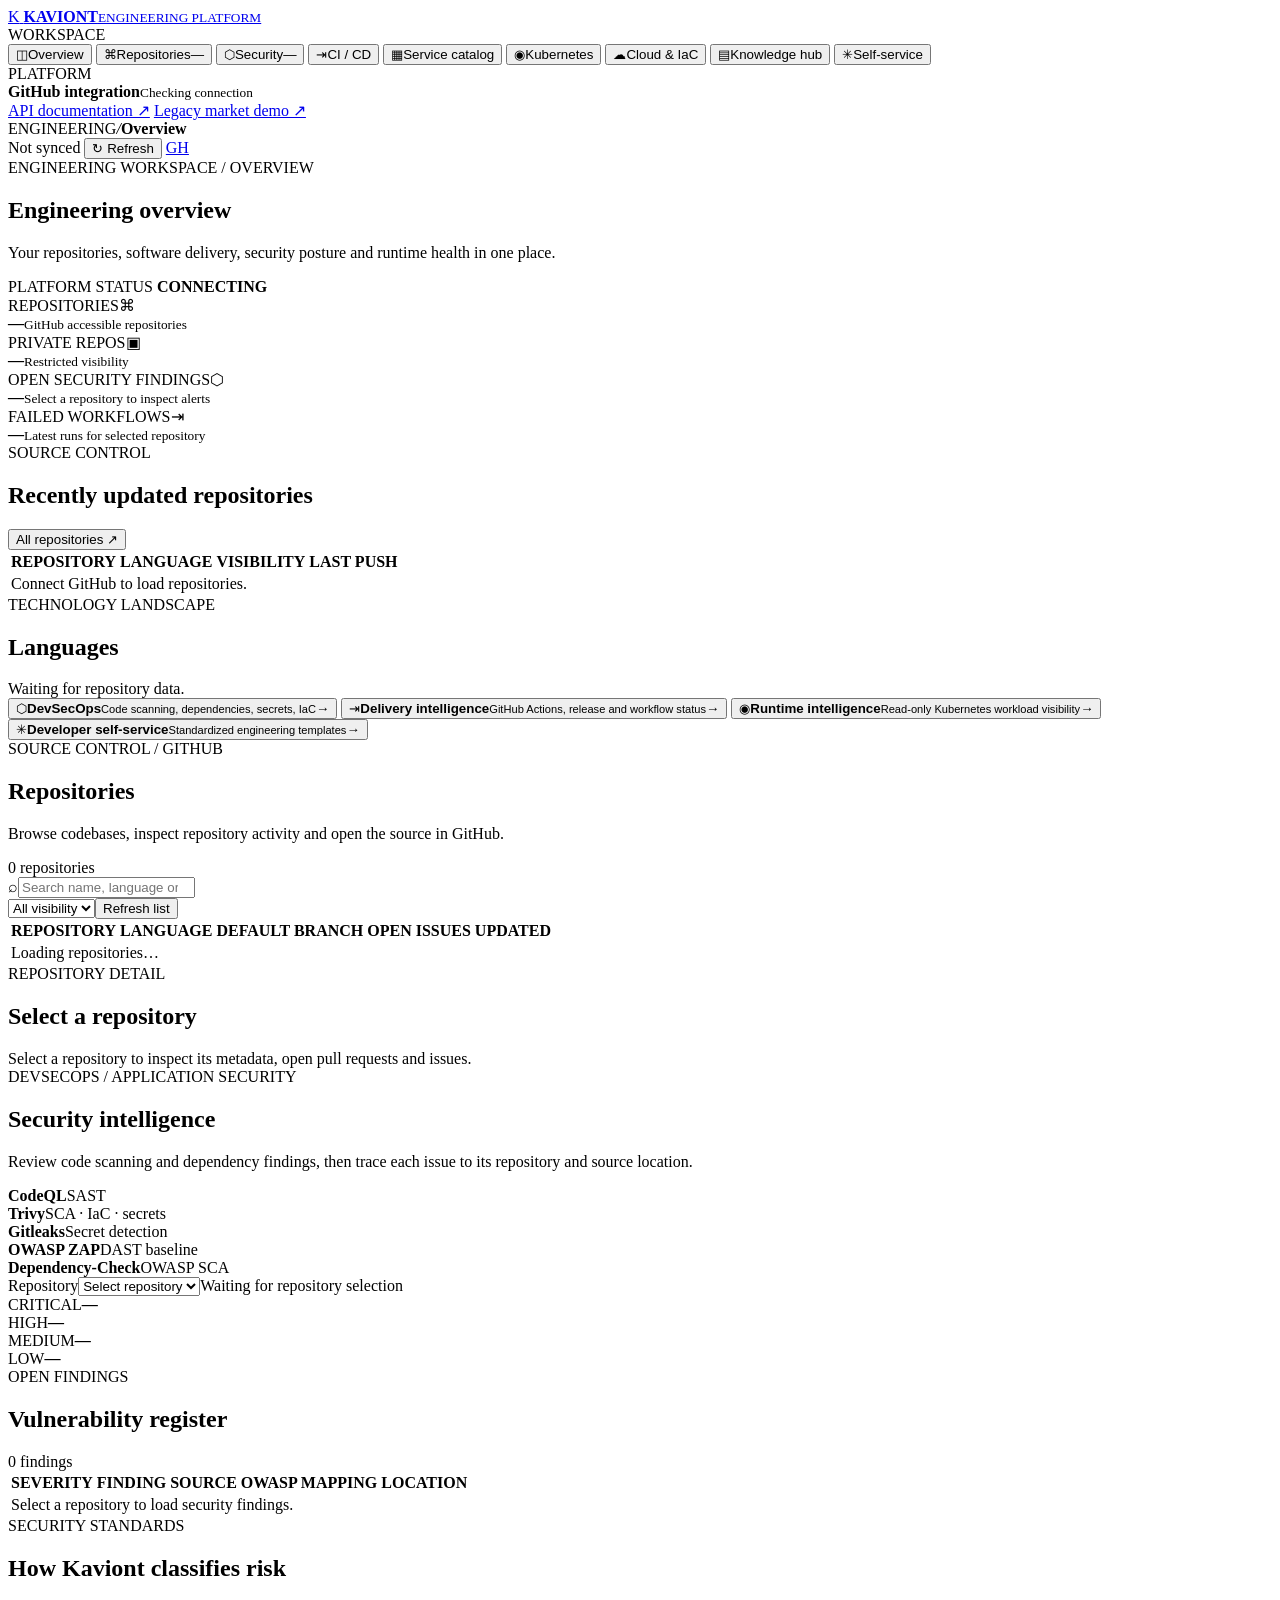
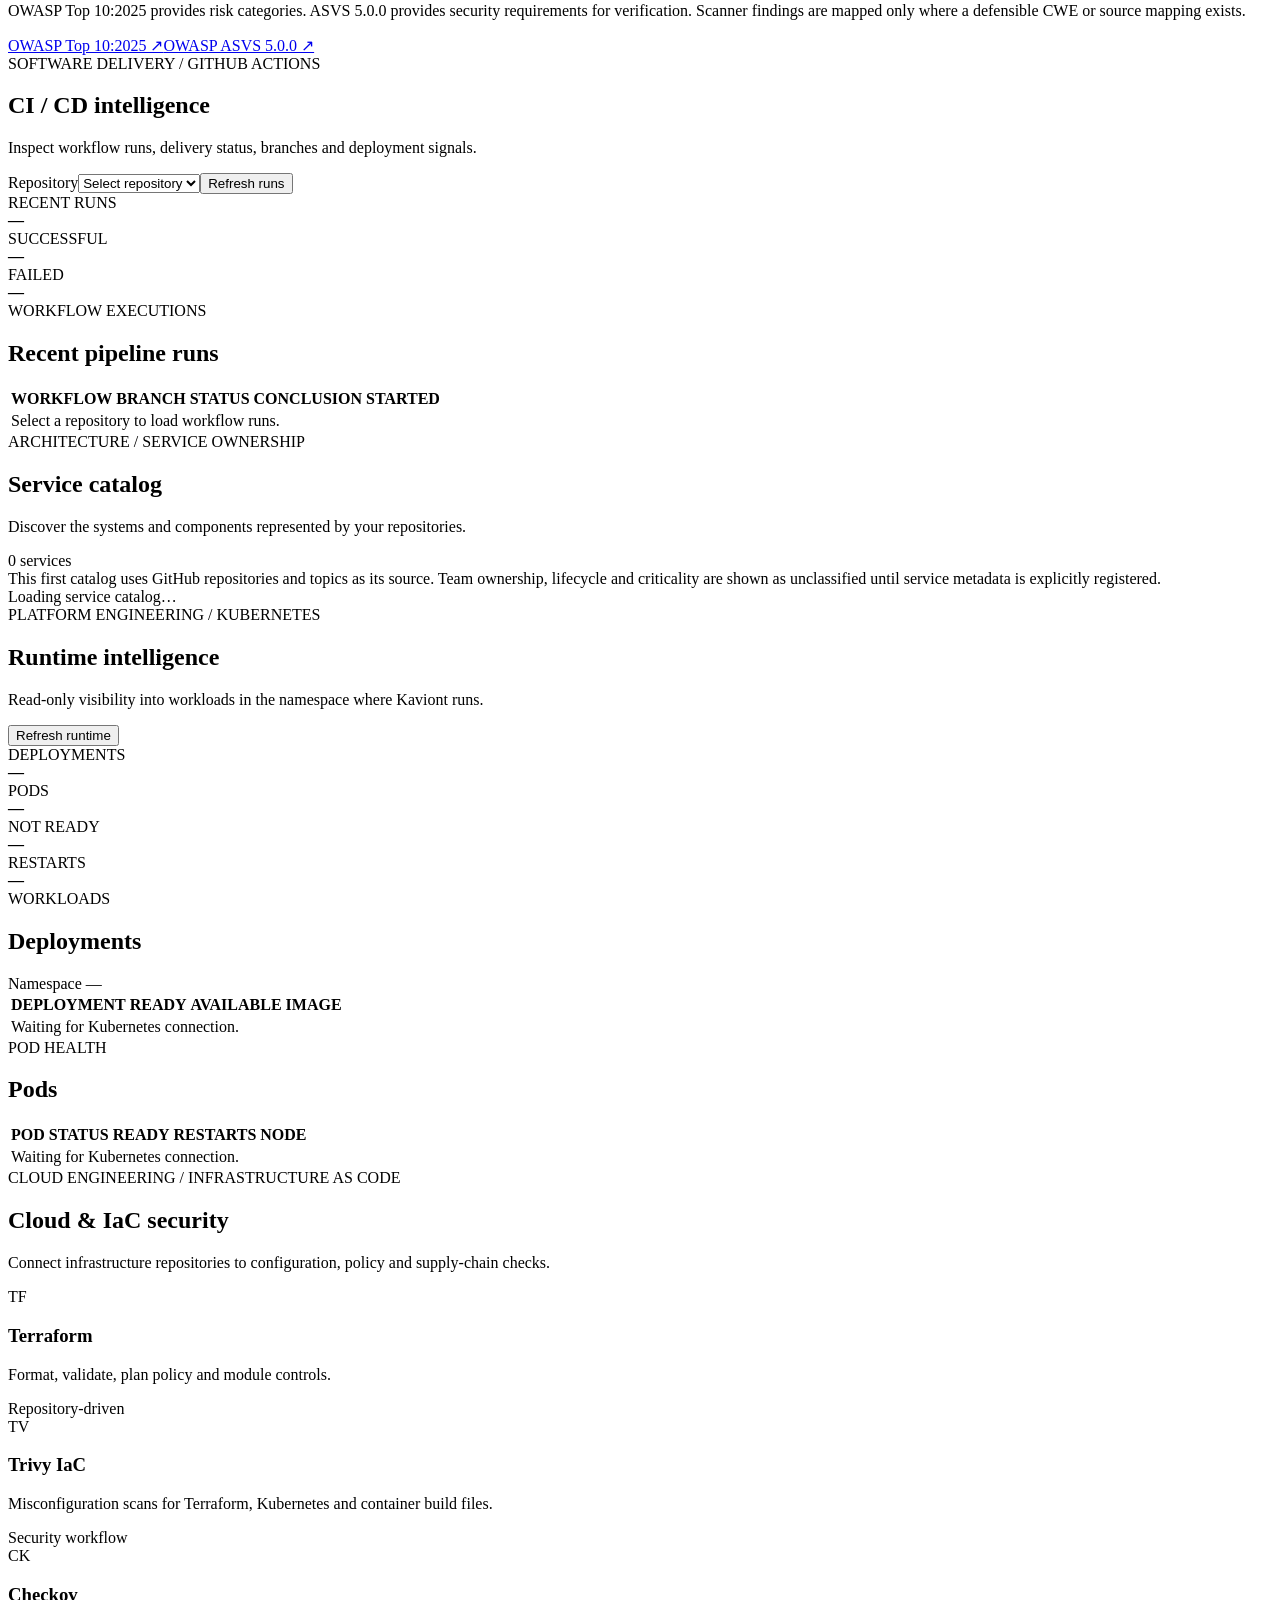
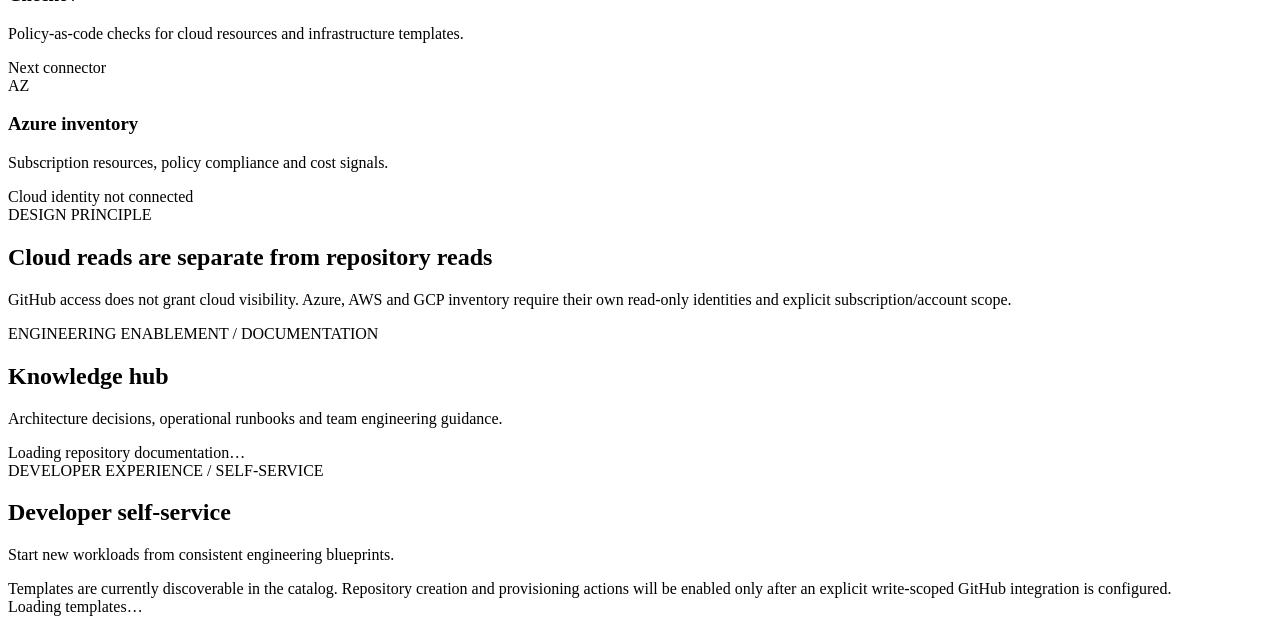
==== workloads/hello-api/app/static/engineering/index.html @ ee60a577 "Add the Kaviont Engineering Portal workspace UI" ====
<!doctype html>
<html lang="en">
<head>
  <meta charset="utf-8">
  <meta name="viewport" content="width=device-width, initial-scale=1">
  <meta name="theme-color" content="#0b1016">
  <meta name="description" content="Kaviont Engineering Platform - repository, security and delivery intelligence">
  <title>Kaviont Engineering Platform</title>
  <link rel="stylesheet" href="/engineering/assets/engineering.css">
  <script src="/engineering/assets/engineering.js" defer></script>
</head>
<body>
  <div class="portal-shell">
    <aside class="sidebar">
      <a class="brand" href="/engineering">
        <span class="brand-mark">K</span>
        <span class="brand-copy"><strong>KAVIONT</strong><small>ENGINEERING PLATFORM</small></span>
      </a>
      <div class="sidebar-label">WORKSPACE</div>
      <nav class="primary-nav" aria-label="Engineering modules">
        <button class="nav-item active" data-view="overview"><span class="nav-icon">◫</span>Overview</button>
        <button class="nav-item" data-view="repositories"><span class="nav-icon">⌘</span>Repositories<span class="nav-count" id="navRepoCount">—</span></button>
        <button class="nav-item" data-view="security"><span class="nav-icon">⬡</span>Security<span class="nav-count alert-count" id="navFindings">—</span></button>
        <button class="nav-item" data-view="pipelines"><span class="nav-icon">⇥</span>CI / CD</button>
        <button class="nav-item" data-view="services"><span class="nav-icon">▦</span>Service catalog</button>
        <button class="nav-item" data-view="runtime"><span class="nav-icon">◉</span>Kubernetes</button>
        <button class="nav-item" data-view="cloud"><span class="nav-icon">☁</span>Cloud & IaC</button>
        <button class="nav-item" data-view="knowledge"><span class="nav-icon">▤</span>Knowledge hub</button>
        <button class="nav-item" data-view="templates"><span class="nav-icon">✳</span>Self-service</button>
      </nav>
      <div class="sidebar-bottom">
        <div class="sidebar-label">PLATFORM</div>
        <div class="connection-card" id="githubConnection" data-state="unknown">
          <span class="connection-dot"></span>
          <div><strong>GitHub integration</strong><small id="githubConnectionText">Checking connection</small></div>
        </div>
        <a class="sidebar-link" href="/docs">API documentation ↗</a>
        <a class="sidebar-link" href="/market">Legacy market demo ↗</a>
      </div>
    </aside>

    <main class="main-content">
      <header class="topbar">
        <div class="breadcrumb"><span>ENGINEERING</span><i>/</i><strong id="breadcrumbCurrent">Overview</strong></div>
        <div class="topbar-actions">
          <span class="sync-status"><i></i><span id="lastRefresh">Not synced</span></span>
          <button class="button button-secondary button-small" id="refreshAll" type="button">↻ Refresh</button>
          <a class="avatar-link" href="https://github.com" target="_blank" rel="noreferrer" aria-label="GitHub">GH</a>
        </div>
      </header>

      <div class="page-wrap">
        <div class="setup-banner" id="setupBanner" hidden>
          <div class="setup-icon">⌘</div>
          <div class="setup-copy">
            <strong>Connect GitHub to load your engineering workspace</strong>
            <p>Configure a read-only token as <code>KAVIONT_GITHUB_TOKEN</code>. Keep it in your local <code>.env</code> or a Kubernetes Secret. Never store it in Git or Helm values.</p>
          </div>
          <a href="https://github.com/settings/personal-access-tokens" target="_blank" rel="noreferrer">Create token ↗</a>
        </div>

        <section class="portal-view active" id="view-overview">
          <div class="page-heading">
            <div><div class="eyebrow">ENGINEERING WORKSPACE / OVERVIEW</div><h1>Engineering <span>overview</span></h1><p>Your repositories, software delivery, security posture and runtime health in one place.</p></div>
            <div class="heading-meta"><span class="live-dot"></span> PLATFORM STATUS <strong id="platformStatus">CONNECTING</strong></div>
          </div>

          <div class="metric-grid">
            <article class="metric-card"><div class="metric-top"><span>REPOSITORIES</span><span class="metric-icon">⌘</span></div><strong id="metricRepos">—</strong><small id="metricReposHint">GitHub accessible repositories</small></article>
            <article class="metric-card"><div class="metric-top"><span>PRIVATE REPOS</span><span class="metric-icon">▣</span></div><strong id="metricPrivate">—</strong><small>Restricted visibility</small></article>
            <article class="metric-card"><div class="metric-top"><span>OPEN SECURITY FINDINGS</span><span class="metric-icon warning">⬡</span></div><strong id="metricFindings">—</strong><small id="metricFindingsHint">Select a repository to inspect alerts</small></article>
            <article class="metric-card"><div class="metric-top"><span>FAILED WORKFLOWS</span><span class="metric-icon danger">⇥</span></div><strong id="metricPipelines">—</strong><small id="metricPipelinesHint">Latest runs for selected repository</small></article>
          </div>

          <div class="overview-grid">
            <article class="panel">
              <div class="panel-heading"><div><span class="section-kicker">SOURCE CONTROL</span><h2>Recently updated repositories</h2></div><button class="text-button" data-go="repositories">All repositories ↗</button></div>
              <div class="table-wrap"><table><thead><tr><th>REPOSITORY</th><th>LANGUAGE</th><th>VISIBILITY</th><th>LAST PUSH</th></tr></thead><tbody id="recentRepos"><tr><td colspan="4" class="table-empty">Connect GitHub to load repositories.</td></tr></tbody></table></div>
            </article>
            <article class="panel language-panel">
              <div class="panel-heading"><div><span class="section-kicker">TECHNOLOGY LANDSCAPE</span><h2>Languages</h2></div></div>
              <div id="languageList" class="language-list"><div class="empty-state">Waiting for repository data.</div></div>
            </article>
          </div>

          <div class="module-grid">
            <button class="module-card" data-go="security"><span class="module-symbol security-symbol">⬡</span><span><strong>DevSecOps</strong><small>Code scanning, dependencies, secrets, IaC</small></span><b>→</b></button>
            <button class="module-card" data-go="pipelines"><span class="module-symbol pipeline-symbol">⇥</span><span><strong>Delivery intelligence</strong><small>GitHub Actions, release and workflow status</small></span><b>→</b></button>
            <button class="module-card" data-go="runtime"><span class="module-symbol runtime-symbol">◉</span><span><strong>Runtime intelligence</strong><small>Read-only Kubernetes workload visibility</small></span><b>→</b></button>
            <button class="module-card" data-go="templates"><span class="module-symbol template-symbol">✳</span><span><strong>Developer self-service</strong><small>Standardized engineering templates</small></span><b>→</b></button>
          </div>
        </section>

        <section class="portal-view" id="view-repositories">
          <div class="page-heading"><div><div class="eyebrow">SOURCE CONTROL / GITHUB</div><h1>Repositories</h1><p>Browse codebases, inspect repository activity and open the source in GitHub.</p></div><span class="total-pill" id="repoTotal">0 repositories</span></div>
          <div class="toolbar"><div class="search-wrap"><span>⌕</span><input id="repoSearch" type="search" placeholder="Search name, language or topic…"></div><select id="repoVisibility"><option value="all">All visibility</option><option value="private">Private</option><option value="public">Public</option><option value="archived">Archived</option></select><button class="button button-secondary" id="repoReload" type="button">Refresh list</button></div>
          <article class="panel"><div class="table-wrap"><table><thead><tr><th>REPOSITORY</th><th>LANGUAGE</th><th>DEFAULT BRANCH</th><th>OPEN ISSUES</th><th>UPDATED</th><th></th></tr></thead><tbody id="repoTable"><tr><td colspan="6" class="table-empty">Loading repositories…</td></tr></tbody></table></div></article>
          <article class="panel detail-panel" id="repoDetailPanel">
            <div class="panel-heading"><div><span class="section-kicker">REPOSITORY DETAIL</span><h2 id="repoDetailName">Select a repository</h2></div><a id="repoExternalLink" class="text-button" href="#" target="_blank" rel="noreferrer" hidden>Open GitHub ↗</a></div>
            <div id="repoDetailBody" class="empty-state">Select a repository to inspect its metadata, open pull requests and issues.</div>
          </article>
        </section>

        <section class="portal-view" id="view-security">
          <div class="page-heading"><div><div class="eyebrow">DEVSECOPS / APPLICATION SECURITY</div><h1>Security <span>intelligence</span></h1><p>Review code scanning and dependency findings, then trace each issue to its repository and source location.</p></div><a class="button button-secondary" id="securityExternal" href="#" target="_blank" rel="noreferrer" hidden>GitHub Security ↗</a></div>
          <div class="security-tools"><div class="tool-chip"><b>CodeQL</b><span>SAST</span></div><div class="tool-chip"><b>Trivy</b><span>SCA · IaC · secrets</span></div><div class="tool-chip"><b>Gitleaks</b><span>Secret detection</span></div><div class="tool-chip"><b>OWASP ZAP</b><span>DAST baseline</span></div><div class="tool-chip"><b>Dependency-Check</b><span>OWASP SCA</span></div></div>
          <div class="security-filter"><label for="securityRepo">Repository</label><select id="securityRepo"><option value="">Select repository</option></select><span class="security-source-status" id="securitySourceStatus">Waiting for repository selection</span></div>
          <div class="severity-grid">
            <article class="severity-card critical"><span>CRITICAL</span><strong id="countCritical">—</strong></article>
            <article class="severity-card high"><span>HIGH</span><strong id="countHigh">—</strong></article>
            <article class="severity-card medium"><span>MEDIUM</span><strong id="countMedium">—</strong></article>
            <article class="severity-card low"><span>LOW</span><strong id="countLow">—</strong></article>
          </div>
          <article class="panel"><div class="panel-heading"><div><span class="section-kicker">OPEN FINDINGS</span><h2>Vulnerability register</h2></div><span class="total-pill" id="findingTotal">0 findings</span></div><div class="table-wrap"><table><thead><tr><th>SEVERITY</th><th>FINDING</th><th>SOURCE</th><th>OWASP MAPPING</th><th>LOCATION</th></tr></thead><tbody id="findingTable"><tr><td colspan="5" class="table-empty">Select a repository to load security findings.</td></tr></tbody></table></div></article>
          <article class="panel standards-panel"><div><span class="section-kicker">SECURITY STANDARDS</span><h2>How Kaviont classifies risk</h2><p>OWASP Top 10:2025 provides risk categories. ASVS 5.0.0 provides security requirements for verification. Scanner findings are mapped only where a defensible CWE or source mapping exists.</p></div><div class="standards-links"><a href="https://top10.owasp.org/2025/" target="_blank" rel="noreferrer">OWASP Top 10:2025 ↗</a><a href="https://asvs.owasp.org/" target="_blank" rel="noreferrer">OWASP ASVS 5.0.0 ↗</a></div></article>
        </section>

        <section class="portal-view" id="view-pipelines">
          <div class="page-heading"><div><div class="eyebrow">SOFTWARE DELIVERY / GITHUB ACTIONS</div><h1>CI / CD intelligence</h1><p>Inspect workflow runs, delivery status, branches and deployment signals.</p></div></div>
          <div class="toolbar"><label for="pipelineRepo">Repository</label><select id="pipelineRepo"><option value="">Select repository</option></select><button class="button button-secondary" id="pipelineReload" type="button">Refresh runs</button></div>
          <div class="metric-grid compact-metrics"><article class="metric-card"><div class="metric-top"><span>RECENT RUNS</span></div><strong id="pipelineRuns">—</strong></article><article class="metric-card"><div class="metric-top"><span>SUCCESSFUL</span></div><strong id="pipelineSuccess">—</strong></article><article class="metric-card"><div class="metric-top"><span>FAILED</span></div><strong id="pipelineFailed">—</strong></article></div>
          <article class="panel"><div class="panel-heading"><div><span class="section-kicker">WORKFLOW EXECUTIONS</span><h2>Recent pipeline runs</h2></div></div><div class="table-wrap"><table><thead><tr><th>WORKFLOW</th><th>BRANCH</th><th>STATUS</th><th>CONCLUSION</th><th>STARTED</th><th></th></tr></thead><tbody id="pipelineTable"><tr><td colspan="6" class="table-empty">Select a repository to load workflow runs.</td></tr></tbody></table></div></article>
        </section>

        <section class="portal-view" id="view-services">
          <div class="page-heading"><div><div class="eyebrow">ARCHITECTURE / SERVICE OWNERSHIP</div><h1>Service catalog</h1><p>Discover the systems and components represented by your repositories.</p></div><span class="total-pill" id="serviceTotal">0 services</span></div>
          <div class="callout">This first catalog uses GitHub repositories and topics as its source. Team ownership, lifecycle and criticality are shown as unclassified until service metadata is explicitly registered.</div>
          <div class="service-grid" id="serviceGrid"><div class="empty-state">Loading service catalog…</div></div>
        </section>

        <section class="portal-view" id="view-runtime">
          <div class="page-heading"><div><div class="eyebrow">PLATFORM ENGINEERING / KUBERNETES</div><h1>Runtime intelligence</h1><p>Read-only visibility into workloads in the namespace where Kaviont runs.</p></div><button class="button button-secondary" id="runtimeReload" type="button">Refresh runtime</button></div>
          <div class="metric-grid compact-metrics"><article class="metric-card"><div class="metric-top"><span>DEPLOYMENTS</span></div><strong id="kubeDeployments">—</strong></article><article class="metric-card"><div class="metric-top"><span>PODS</span></div><strong id="kubePods">—</strong></article><article class="metric-card"><div class="metric-top"><span>NOT READY</span></div><strong id="kubeNotReady">—</strong></article><article class="metric-card"><div class="metric-top"><span>RESTARTS</span></div><strong id="kubeRestarts">—</strong></article></div>
          <article class="panel"><div class="panel-heading"><div><span class="section-kicker">WORKLOADS</span><h2>Deployments</h2></div><span class="total-pill" id="kubeNamespace">Namespace —</span></div><div class="table-wrap"><table><thead><tr><th>DEPLOYMENT</th><th>READY</th><th>AVAILABLE</th><th>IMAGE</th></tr></thead><tbody id="deploymentTable"><tr><td colspan="4" class="table-empty">Waiting for Kubernetes connection.</td></tr></tbody></table></div></article>
          <article class="panel"><div class="panel-heading"><div><span class="section-kicker">POD HEALTH</span><h2>Pods</h2></div></div><div class="table-wrap"><table><thead><tr><th>POD</th><th>STATUS</th><th>READY</th><th>RESTARTS</th><th>NODE</th></tr></thead><tbody id="podTable"><tr><td colspan="5" class="table-empty">Waiting for Kubernetes connection.</td></tr></tbody></table></div></article>
        </section>

        <section class="portal-view" id="view-cloud">
          <div class="page-heading"><div><div class="eyebrow">CLOUD ENGINEERING / INFRASTRUCTURE AS CODE</div><h1>Cloud & IaC security</h1><p>Connect infrastructure repositories to configuration, policy and supply-chain checks.</p></div></div>
          <div class="integration-grid">
            <article class="integration-card"><div class="integration-logo">TF</div><div><h3>Terraform</h3><p>Format, validate, plan policy and module controls.</p><span class="integration-state">Repository-driven</span></div></article>
            <article class="integration-card"><div class="integration-logo trivy-logo">TV</div><div><h3>Trivy IaC</h3><p>Misconfiguration scans for Terraform, Kubernetes and container build files.</p><span class="integration-state">Security workflow</span></div></article>
            <article class="integration-card"><div class="integration-logo checkov-logo">CK</div><div><h3>Checkov</h3><p>Policy-as-code checks for cloud resources and infrastructure templates.</p><span class="integration-state pending">Next connector</span></div></article>
            <article class="integration-card"><div class="integration-logo cloud-logo">AZ</div><div><h3>Azure inventory</h3><p>Subscription resources, policy compliance and cost signals.</p><span class="integration-state pending">Cloud identity not connected</span></div></article>
          </div>
          <article class="panel standards-panel"><div><span class="section-kicker">DESIGN PRINCIPLE</span><h2>Cloud reads are separate from repository reads</h2><p>GitHub access does not grant cloud visibility. Azure, AWS and GCP inventory require their own read-only identities and explicit subscription/account scope.</p></div></article>
        </section>

        <section class="portal-view" id="view-knowledge">
          <div class="page-heading"><div><div class="eyebrow">ENGINEERING ENABLEMENT / DOCUMENTATION</div><h1>Knowledge hub</h1><p>Architecture decisions, operational runbooks and team engineering guidance.</p></div></div>
          <div class="knowledge-grid" id="knowledgeGrid"><div class="empty-state">Loading repository documentation…</div></div>
        </section>

        <section class="portal-view" id="view-templates">
          <div class="page-heading"><div><div class="eyebrow">DEVELOPER EXPERIENCE / SELF-SERVICE</div><h1>Developer self-service</h1><p>Start new workloads from consistent engineering blueprints.</p></div></div>
          <div class="callout">Templates are currently discoverable in the catalog. Repository creation and provisioning actions will be enabled only after an explicit write-scoped GitHub integration is configured.</div>
          <div class="template-grid" id="templateGrid"><div class="empty-state">Loading templates…</div></div>
        </section>

        <div class="toast" id="toast" role="status" aria-live="polite"></div>
      </div>
    </main>
  </div>
</body>
</html>
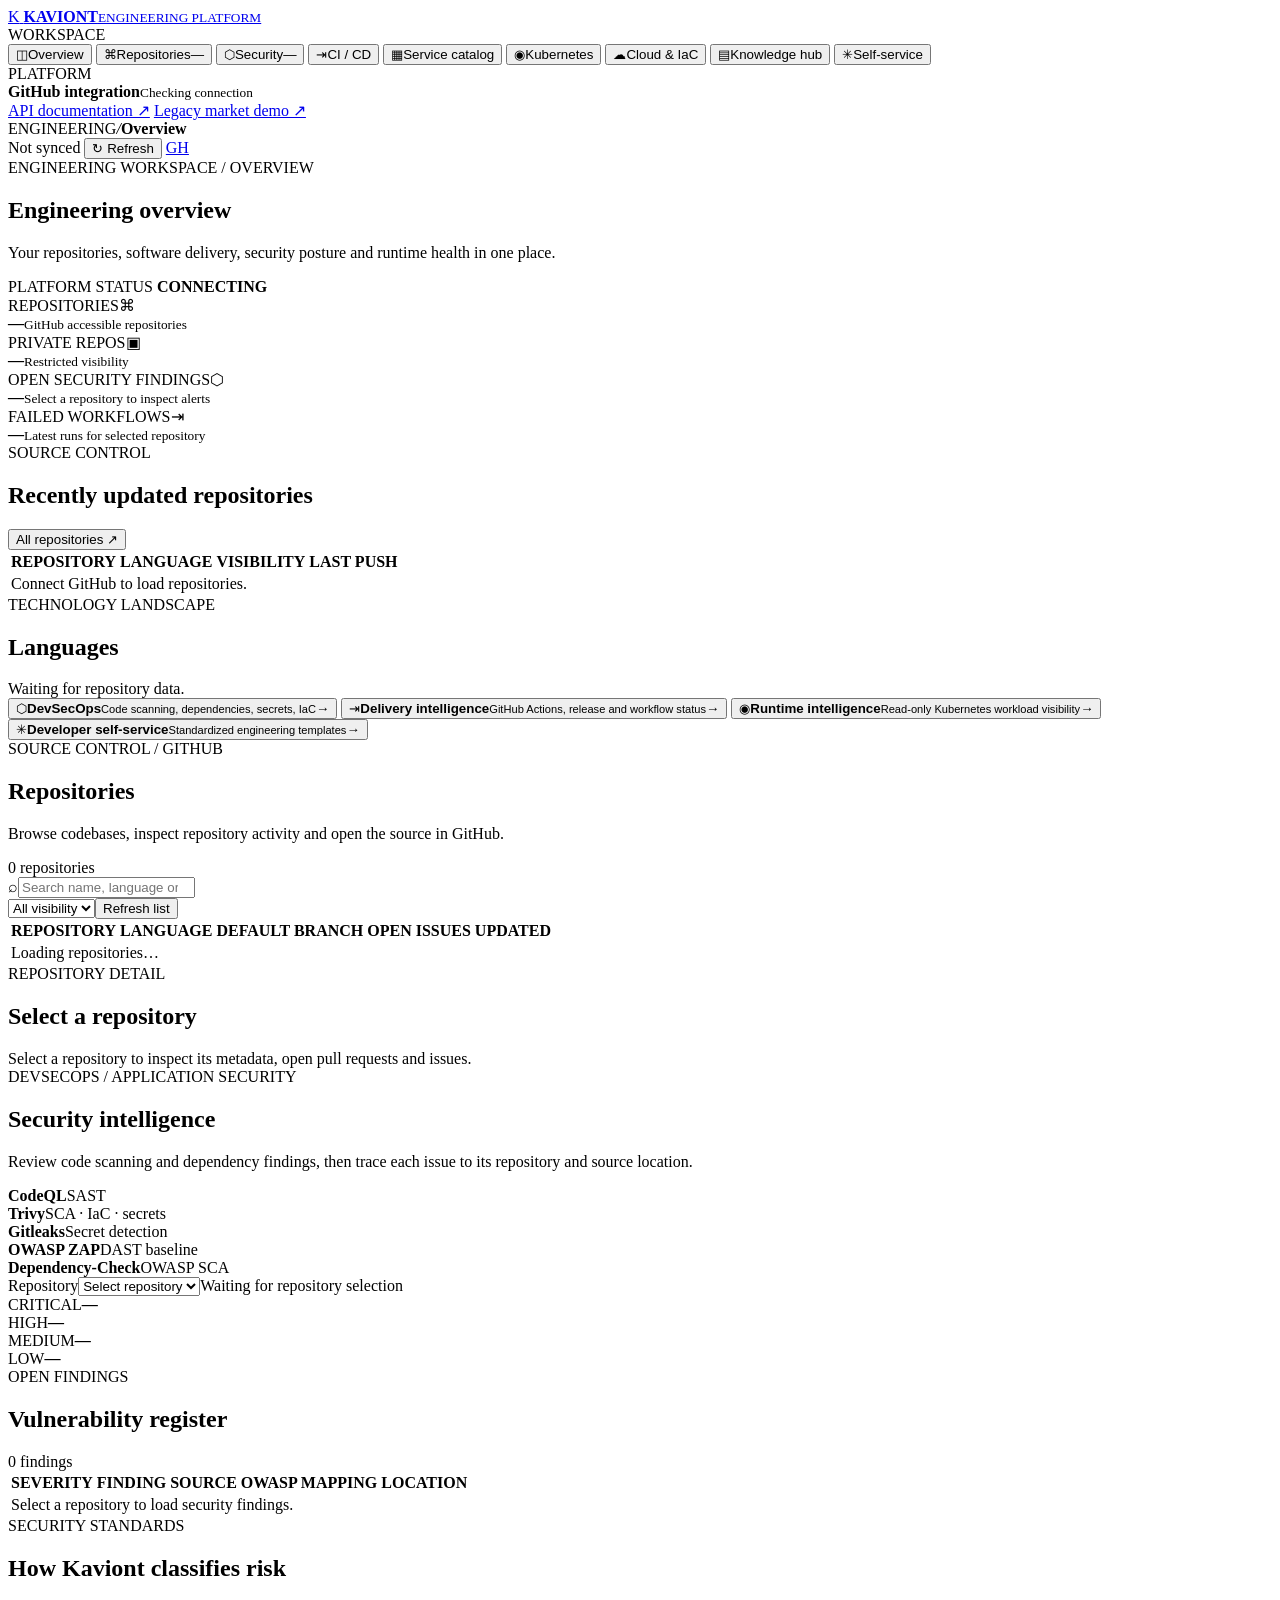
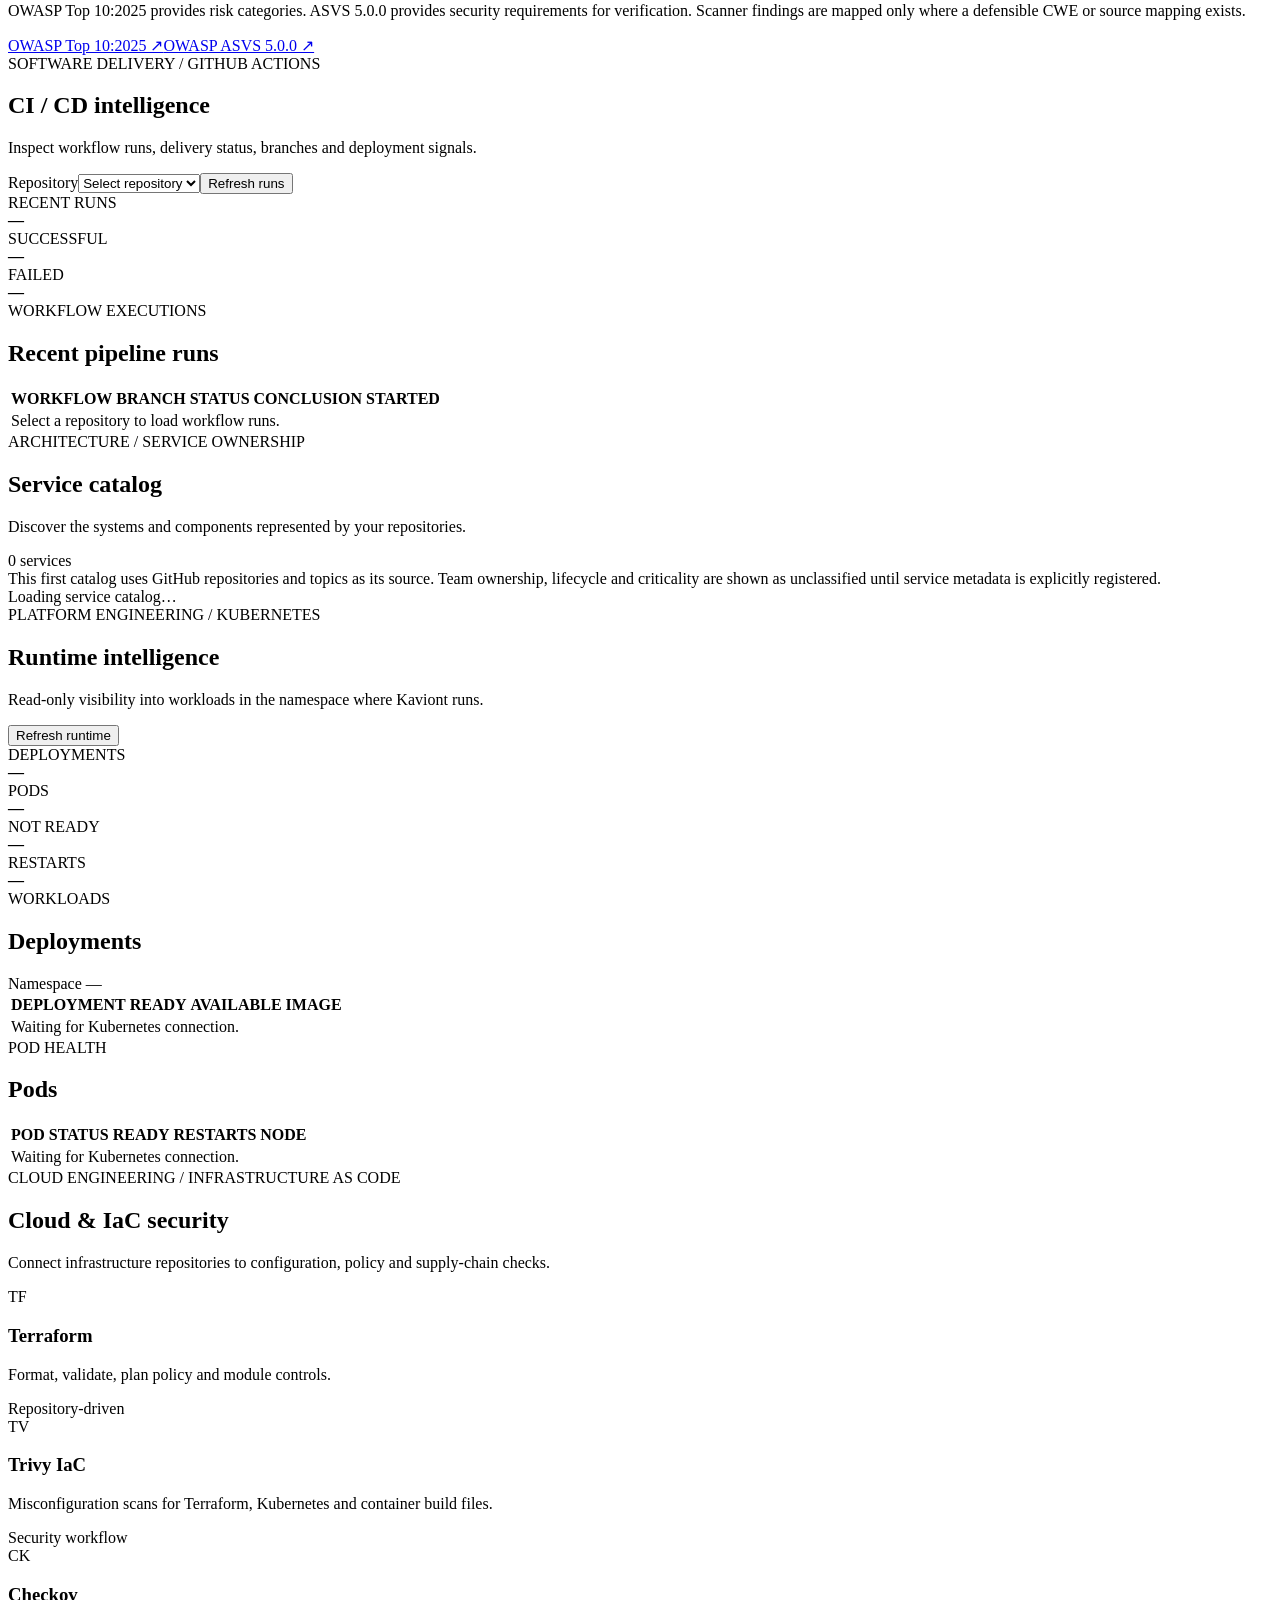
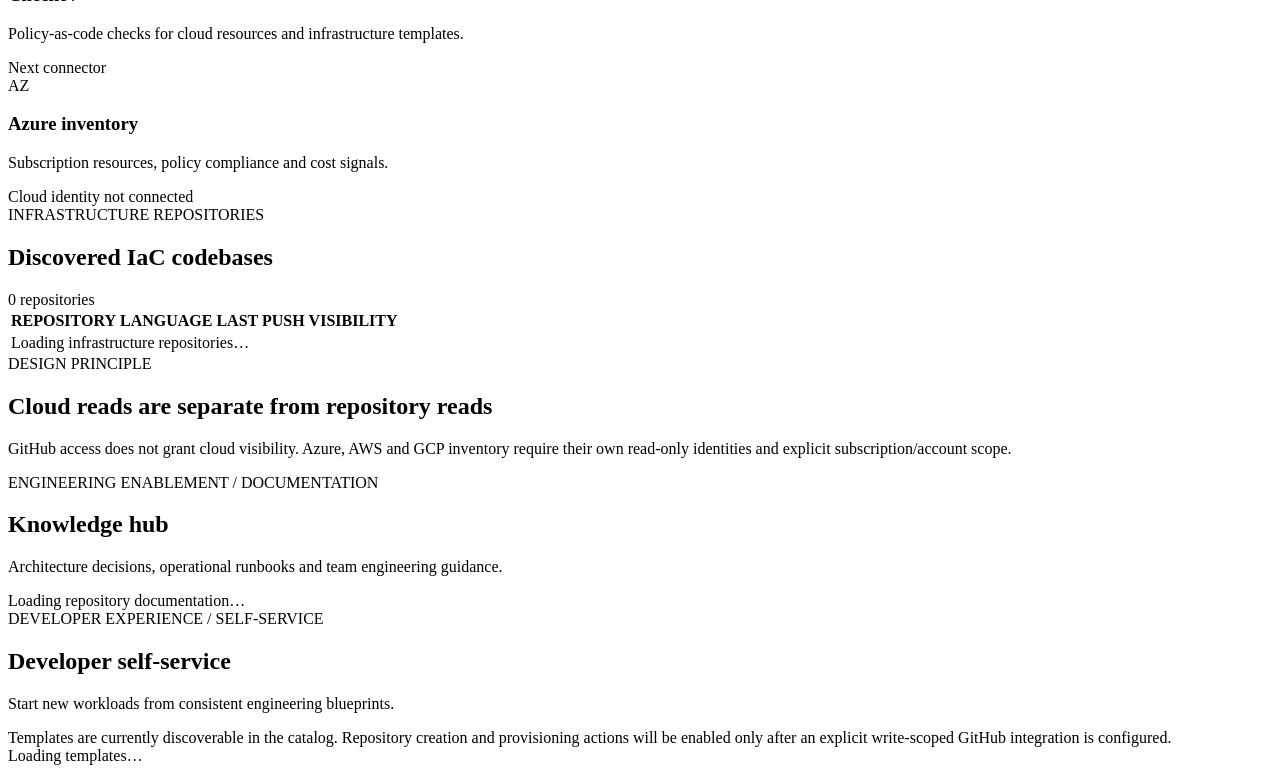
==== commit 12a771a2: "Connect cloud workspace to infrastructure repository inventory" ====
--- a/workloads/hello-api/app/static/engineering/index.html
+++ b/workloads/hello-api/app/static/engineering/index.html
@@ -137,12 +137,13 @@
 
         <section class="portal-view" id="view-cloud">
           <div class="page-heading"><div><div class="eyebrow">CLOUD ENGINEERING / INFRASTRUCTURE AS CODE</div><h1>Cloud & IaC security</h1><p>Connect infrastructure repositories to configuration, policy and supply-chain checks.</p></div></div>
-          <div class="integration-grid">
+          <div class="integration-grid" id="cloudProviderCards">
             <article class="integration-card"><div class="integration-logo">TF</div><div><h3>Terraform</h3><p>Format, validate, plan policy and module controls.</p><span class="integration-state">Repository-driven</span></div></article>
             <article class="integration-card"><div class="integration-logo trivy-logo">TV</div><div><h3>Trivy IaC</h3><p>Misconfiguration scans for Terraform, Kubernetes and container build files.</p><span class="integration-state">Security workflow</span></div></article>
             <article class="integration-card"><div class="integration-logo checkov-logo">CK</div><div><h3>Checkov</h3><p>Policy-as-code checks for cloud resources and infrastructure templates.</p><span class="integration-state pending">Next connector</span></div></article>
             <article class="integration-card"><div class="integration-logo cloud-logo">AZ</div><div><h3>Azure inventory</h3><p>Subscription resources, policy compliance and cost signals.</p><span class="integration-state pending">Cloud identity not connected</span></div></article>
           </div>
+          <article class="panel"><div class="panel-heading"><div><span class="section-kicker">INFRASTRUCTURE REPOSITORIES</span><h2>Discovered IaC codebases</h2></div><span class="total-pill" id="cloudRepoCount">0 repositories</span></div><div class="table-wrap"><table><thead><tr><th>REPOSITORY</th><th>LANGUAGE</th><th>LAST PUSH</th><th>VISIBILITY</th></tr></thead><tbody id="cloudRepoTable"><tr><td colspan="4" class="table-empty">Loading infrastructure repositories…</td></tr></tbody></table></div></article>
           <article class="panel standards-panel"><div><span class="section-kicker">DESIGN PRINCIPLE</span><h2>Cloud reads are separate from repository reads</h2><p>GitHub access does not grant cloud visibility. Azure, AWS and GCP inventory require their own read-only identities and explicit subscription/account scope.</p></div></article>
         </section>
 
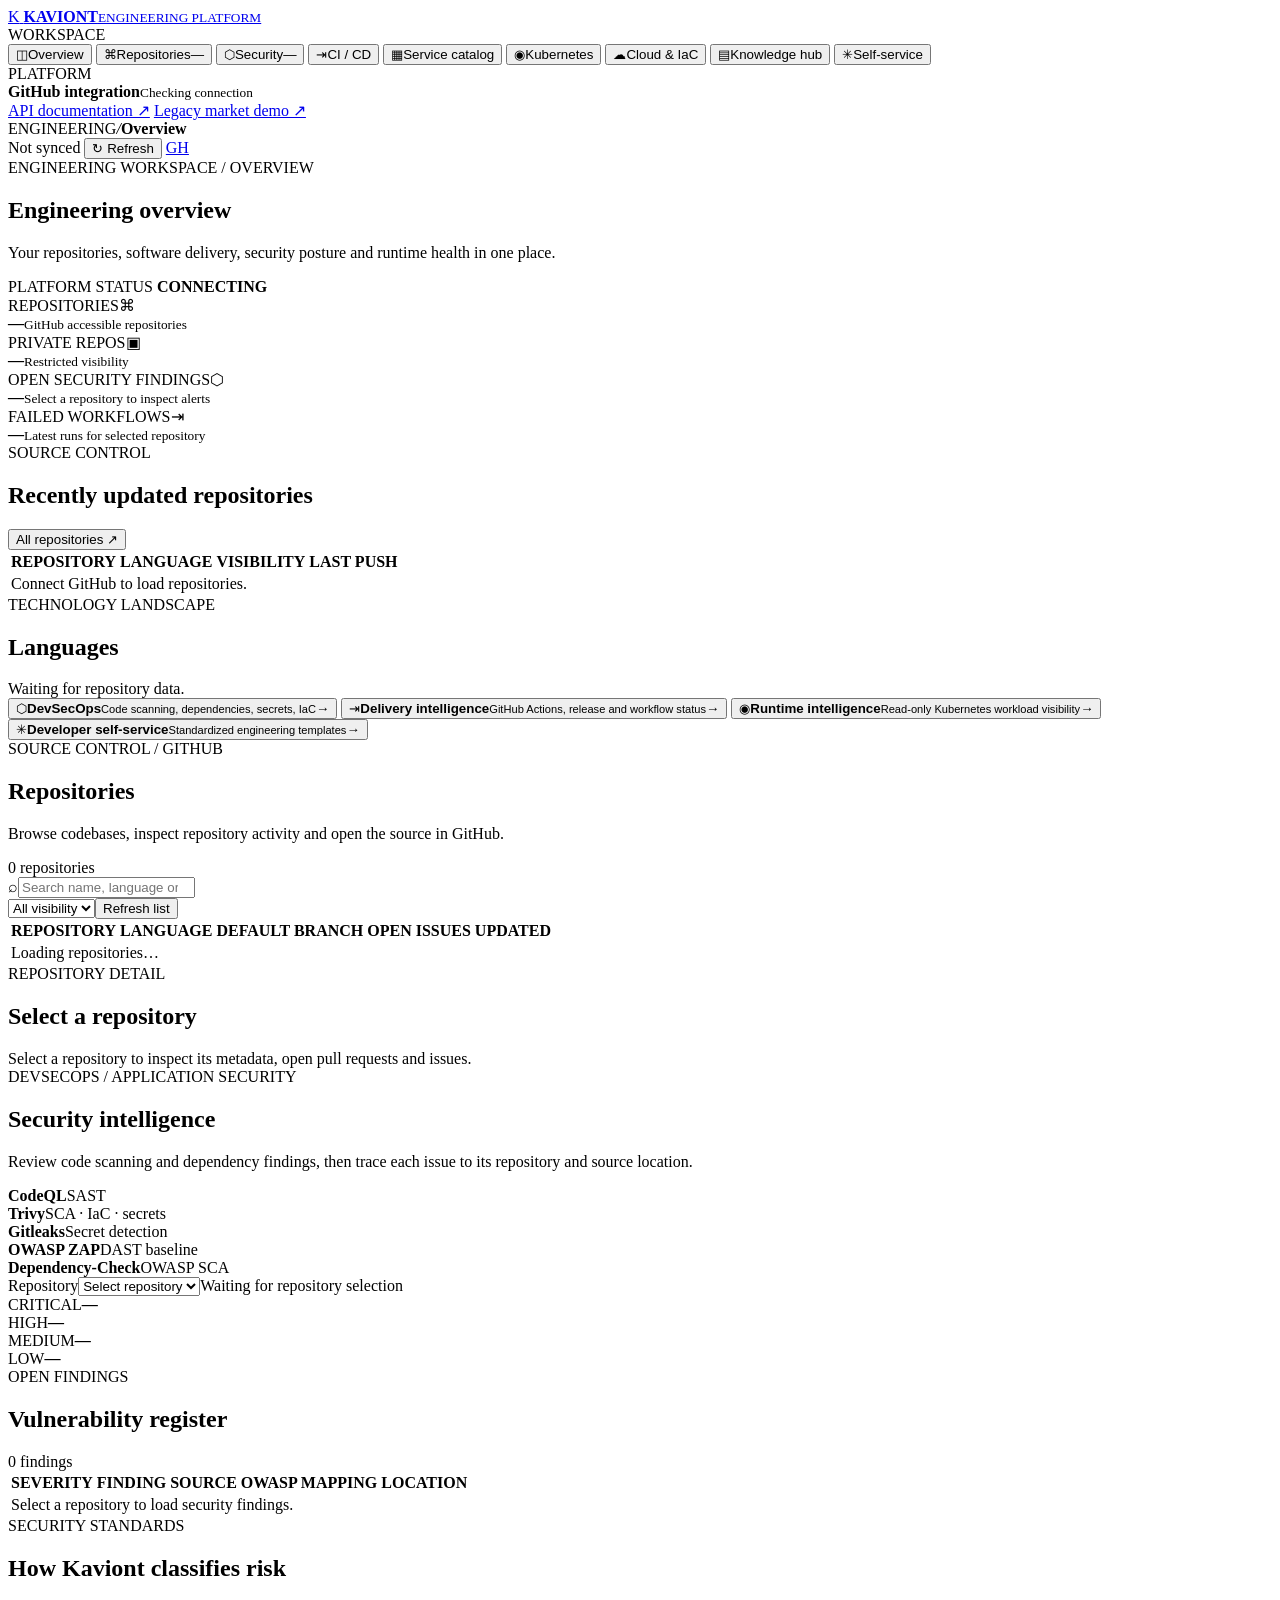
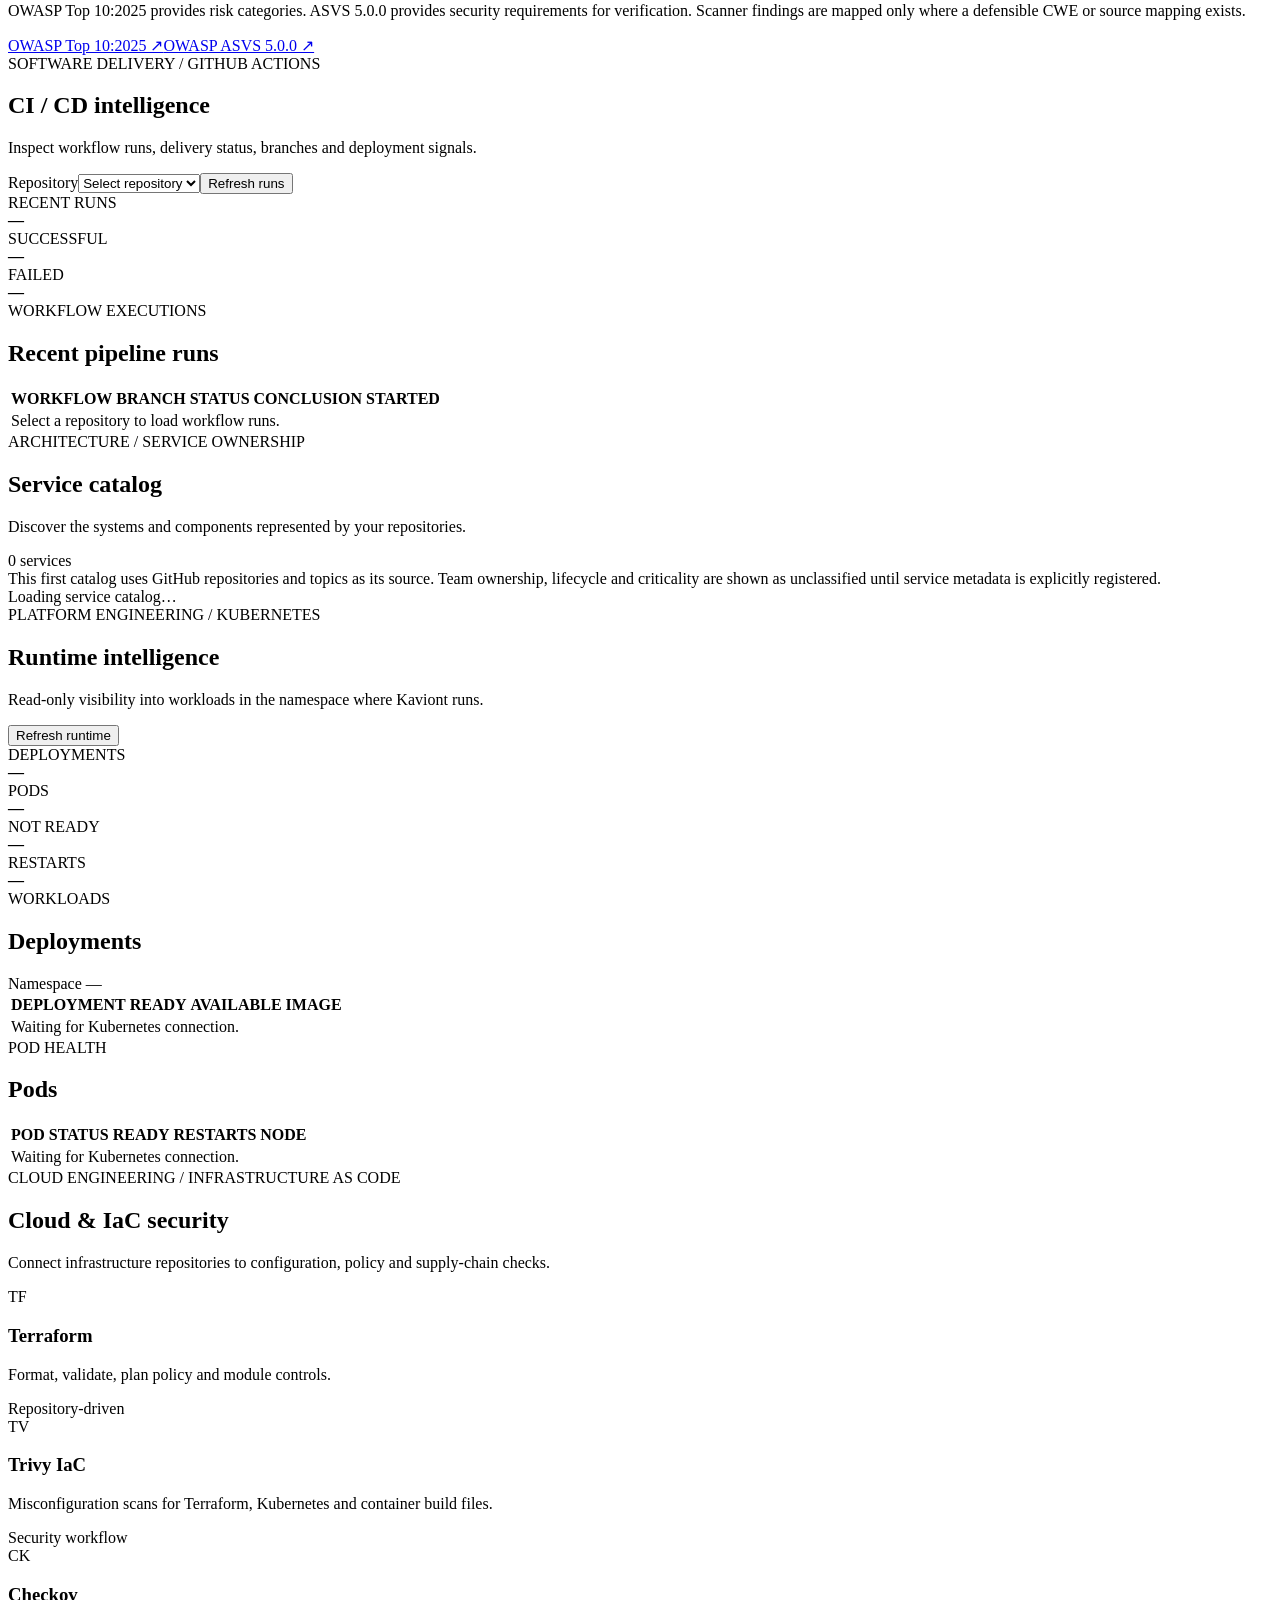
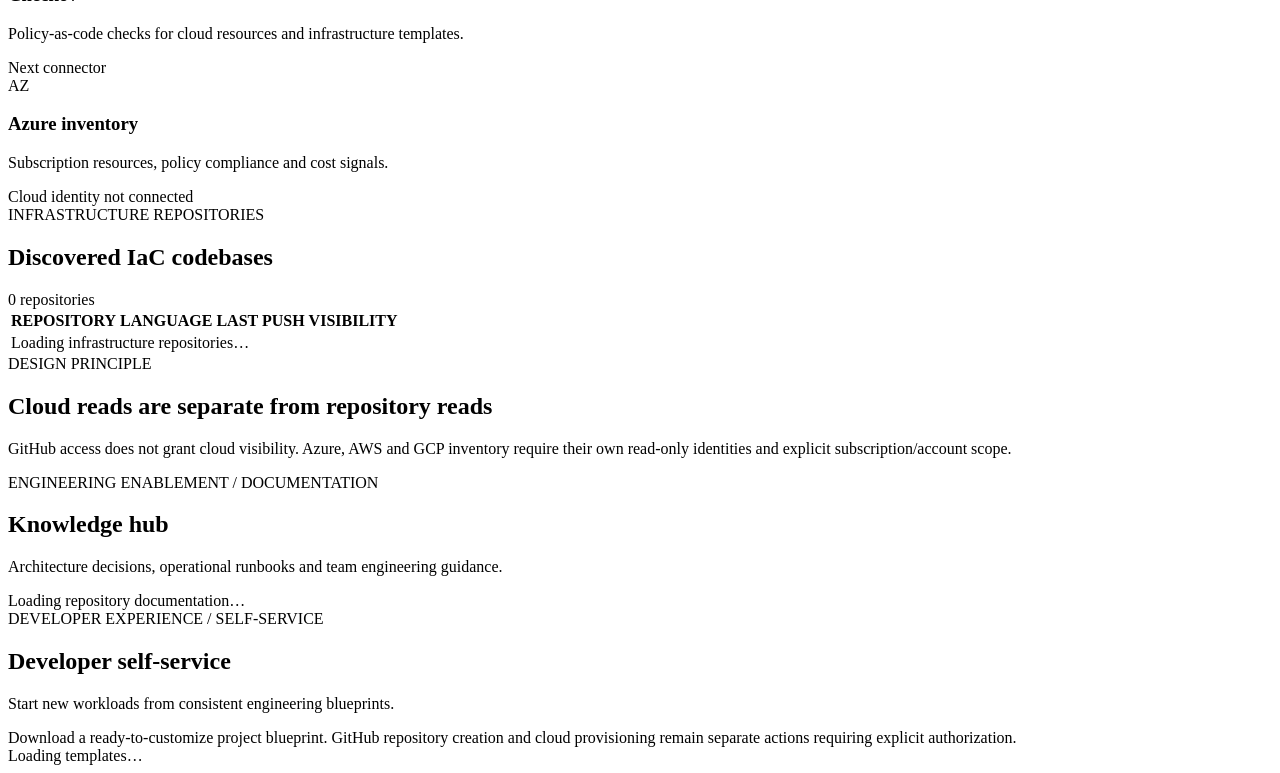
==== commit 2e1610b6: "Update self-service portal for downloadable blueprints" ====
--- a/workloads/hello-api/app/static/engineering/index.html
+++ b/workloads/hello-api/app/static/engineering/index.html
@@ -154,7 +154,7 @@
 
         <section class="portal-view" id="view-templates">
           <div class="page-heading"><div><div class="eyebrow">DEVELOPER EXPERIENCE / SELF-SERVICE</div><h1>Developer self-service</h1><p>Start new workloads from consistent engineering blueprints.</p></div></div>
-          <div class="callout">Templates are currently discoverable in the catalog. Repository creation and provisioning actions will be enabled only after an explicit write-scoped GitHub integration is configured.</div>
+          <div class="callout">Download a ready-to-customize project blueprint. GitHub repository creation and cloud provisioning remain separate actions requiring explicit authorization.</div>
           <div class="template-grid" id="templateGrid"><div class="empty-state">Loading templates…</div></div>
         </section>
 
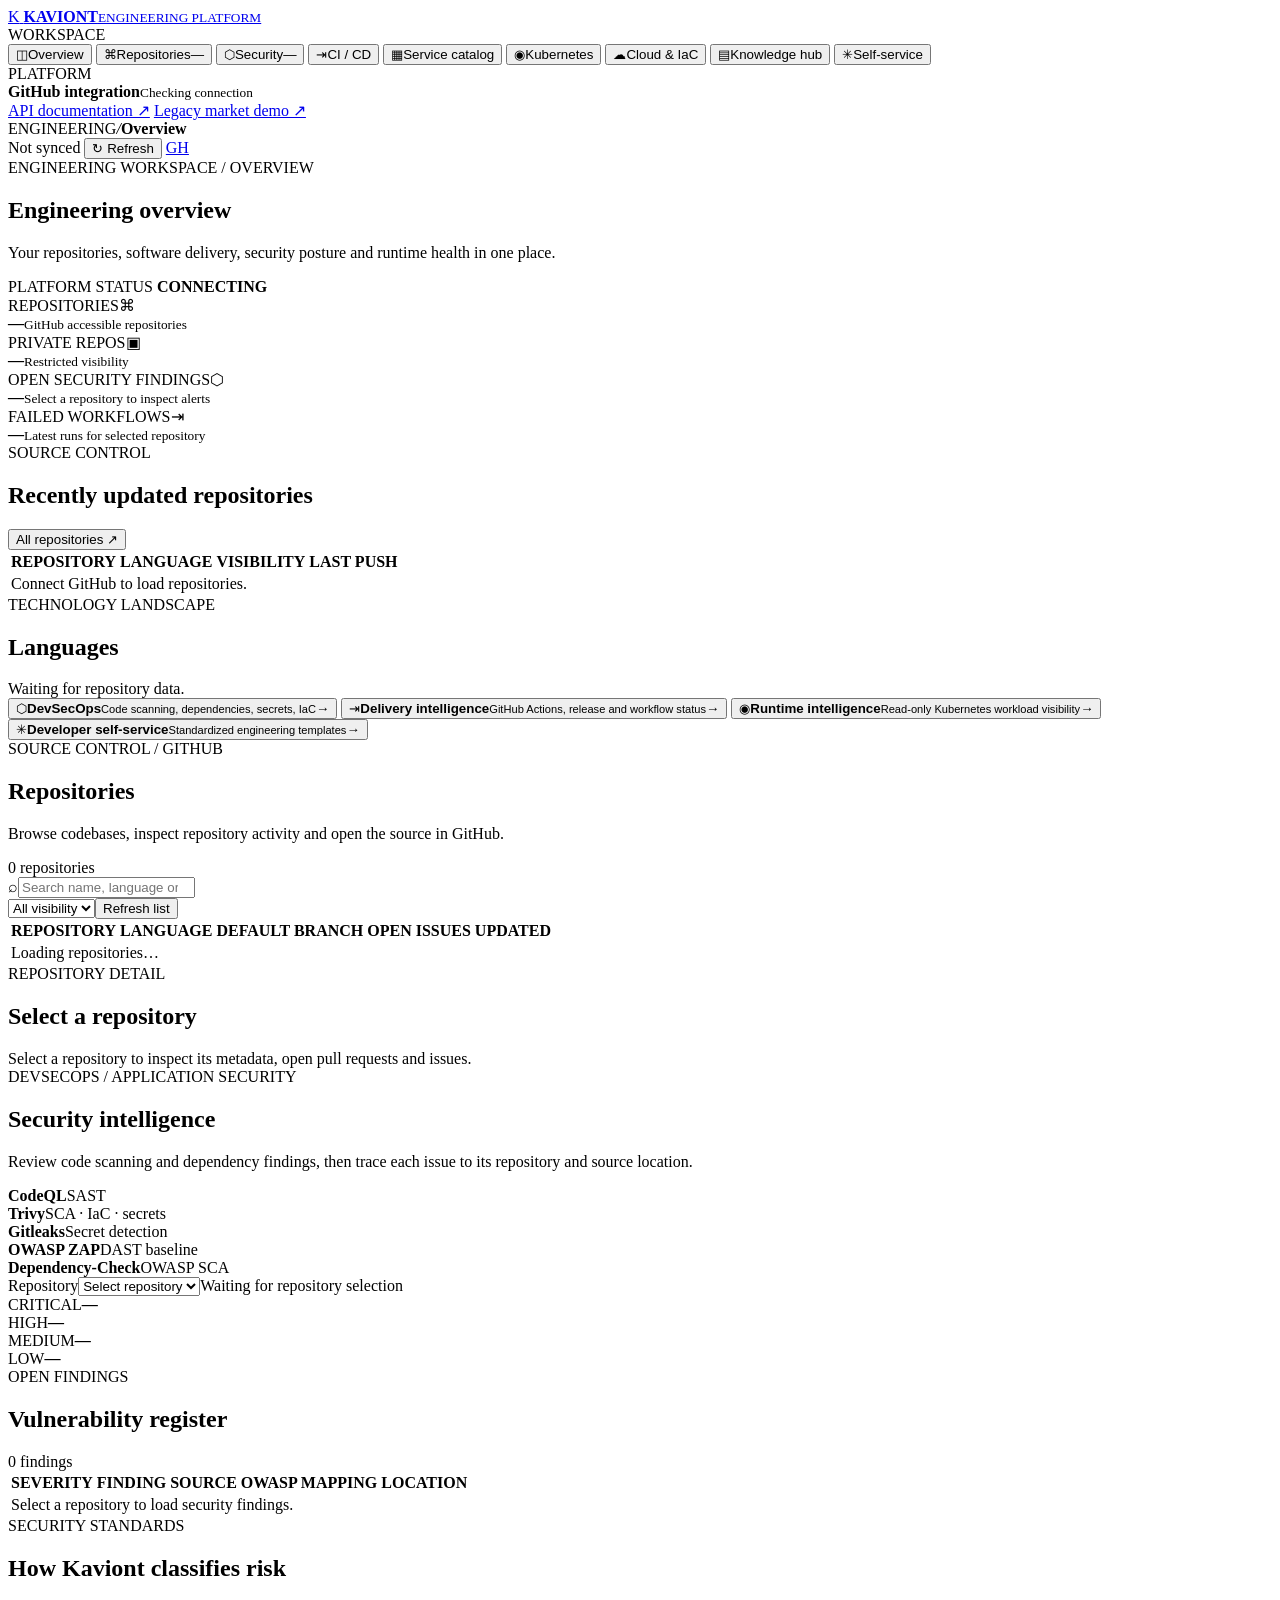
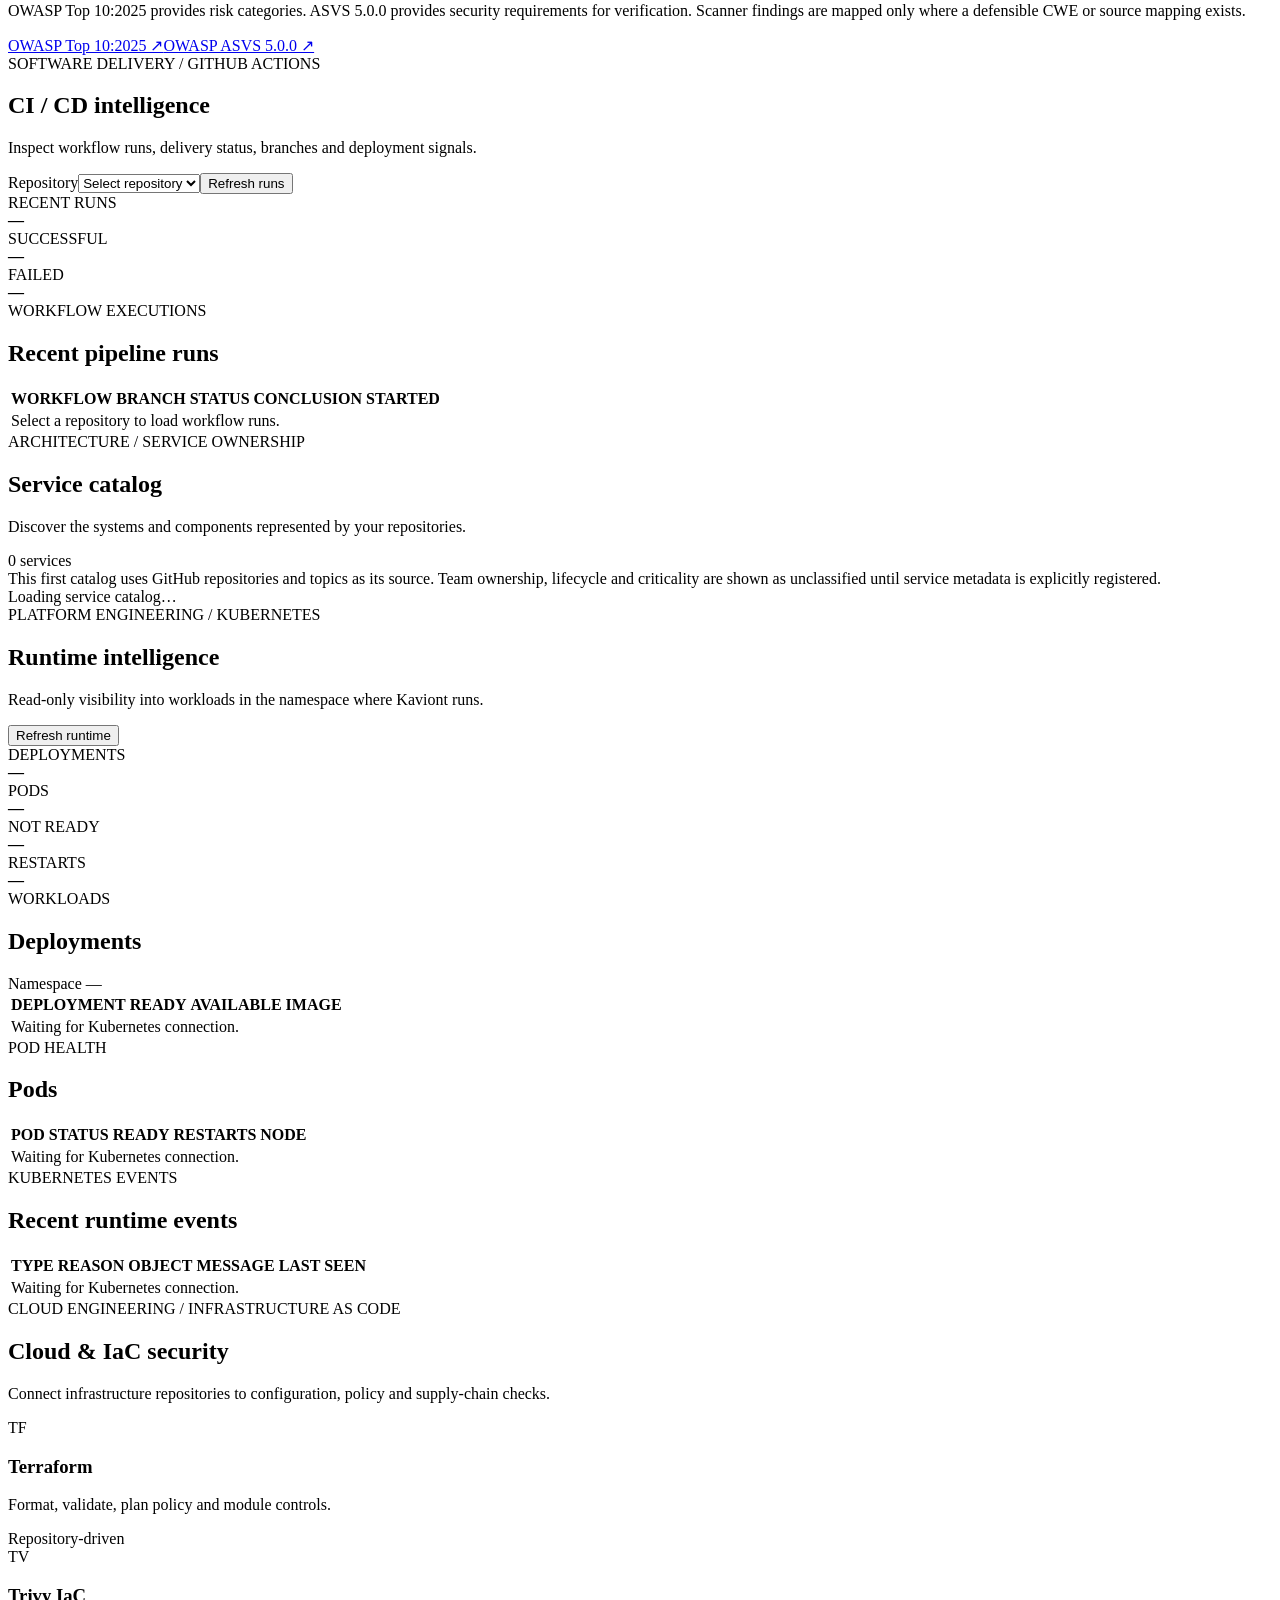
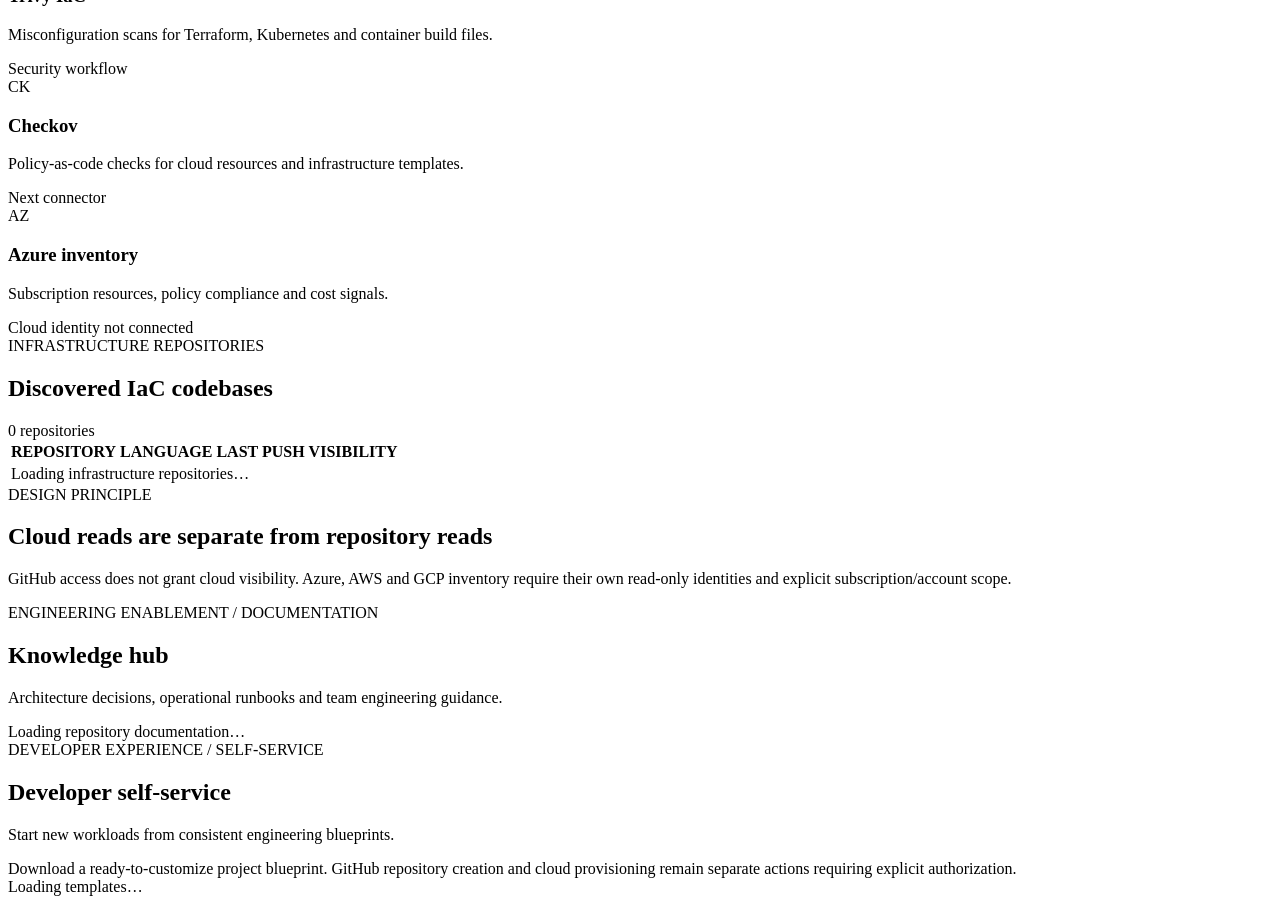
==== commit cc3f1543: "Add Kubernetes event history to runtime workspace" ====
--- a/workloads/hello-api/app/static/engineering/index.html
+++ b/workloads/hello-api/app/static/engineering/index.html
@@ -133,6 +133,7 @@
           <div class="metric-grid compact-metrics"><article class="metric-card"><div class="metric-top"><span>DEPLOYMENTS</span></div><strong id="kubeDeployments">—</strong></article><article class="metric-card"><div class="metric-top"><span>PODS</span></div><strong id="kubePods">—</strong></article><article class="metric-card"><div class="metric-top"><span>NOT READY</span></div><strong id="kubeNotReady">—</strong></article><article class="metric-card"><div class="metric-top"><span>RESTARTS</span></div><strong id="kubeRestarts">—</strong></article></div>
           <article class="panel"><div class="panel-heading"><div><span class="section-kicker">WORKLOADS</span><h2>Deployments</h2></div><span class="total-pill" id="kubeNamespace">Namespace —</span></div><div class="table-wrap"><table><thead><tr><th>DEPLOYMENT</th><th>READY</th><th>AVAILABLE</th><th>IMAGE</th></tr></thead><tbody id="deploymentTable"><tr><td colspan="4" class="table-empty">Waiting for Kubernetes connection.</td></tr></tbody></table></div></article>
           <article class="panel"><div class="panel-heading"><div><span class="section-kicker">POD HEALTH</span><h2>Pods</h2></div></div><div class="table-wrap"><table><thead><tr><th>POD</th><th>STATUS</th><th>READY</th><th>RESTARTS</th><th>NODE</th></tr></thead><tbody id="podTable"><tr><td colspan="5" class="table-empty">Waiting for Kubernetes connection.</td></tr></tbody></table></div></article>
+          <article class="panel"><div class="panel-heading"><div><span class="section-kicker">KUBERNETES EVENTS</span><h2>Recent runtime events</h2></div></div><div class="table-wrap"><table><thead><tr><th>TYPE</th><th>REASON</th><th>OBJECT</th><th>MESSAGE</th><th>LAST SEEN</th></tr></thead><tbody id="kubeEventTable"><tr><td colspan="5" class="table-empty">Waiting for Kubernetes connection.</td></tr></tbody></table></div></article>
         </section>
 
         <section class="portal-view" id="view-cloud">
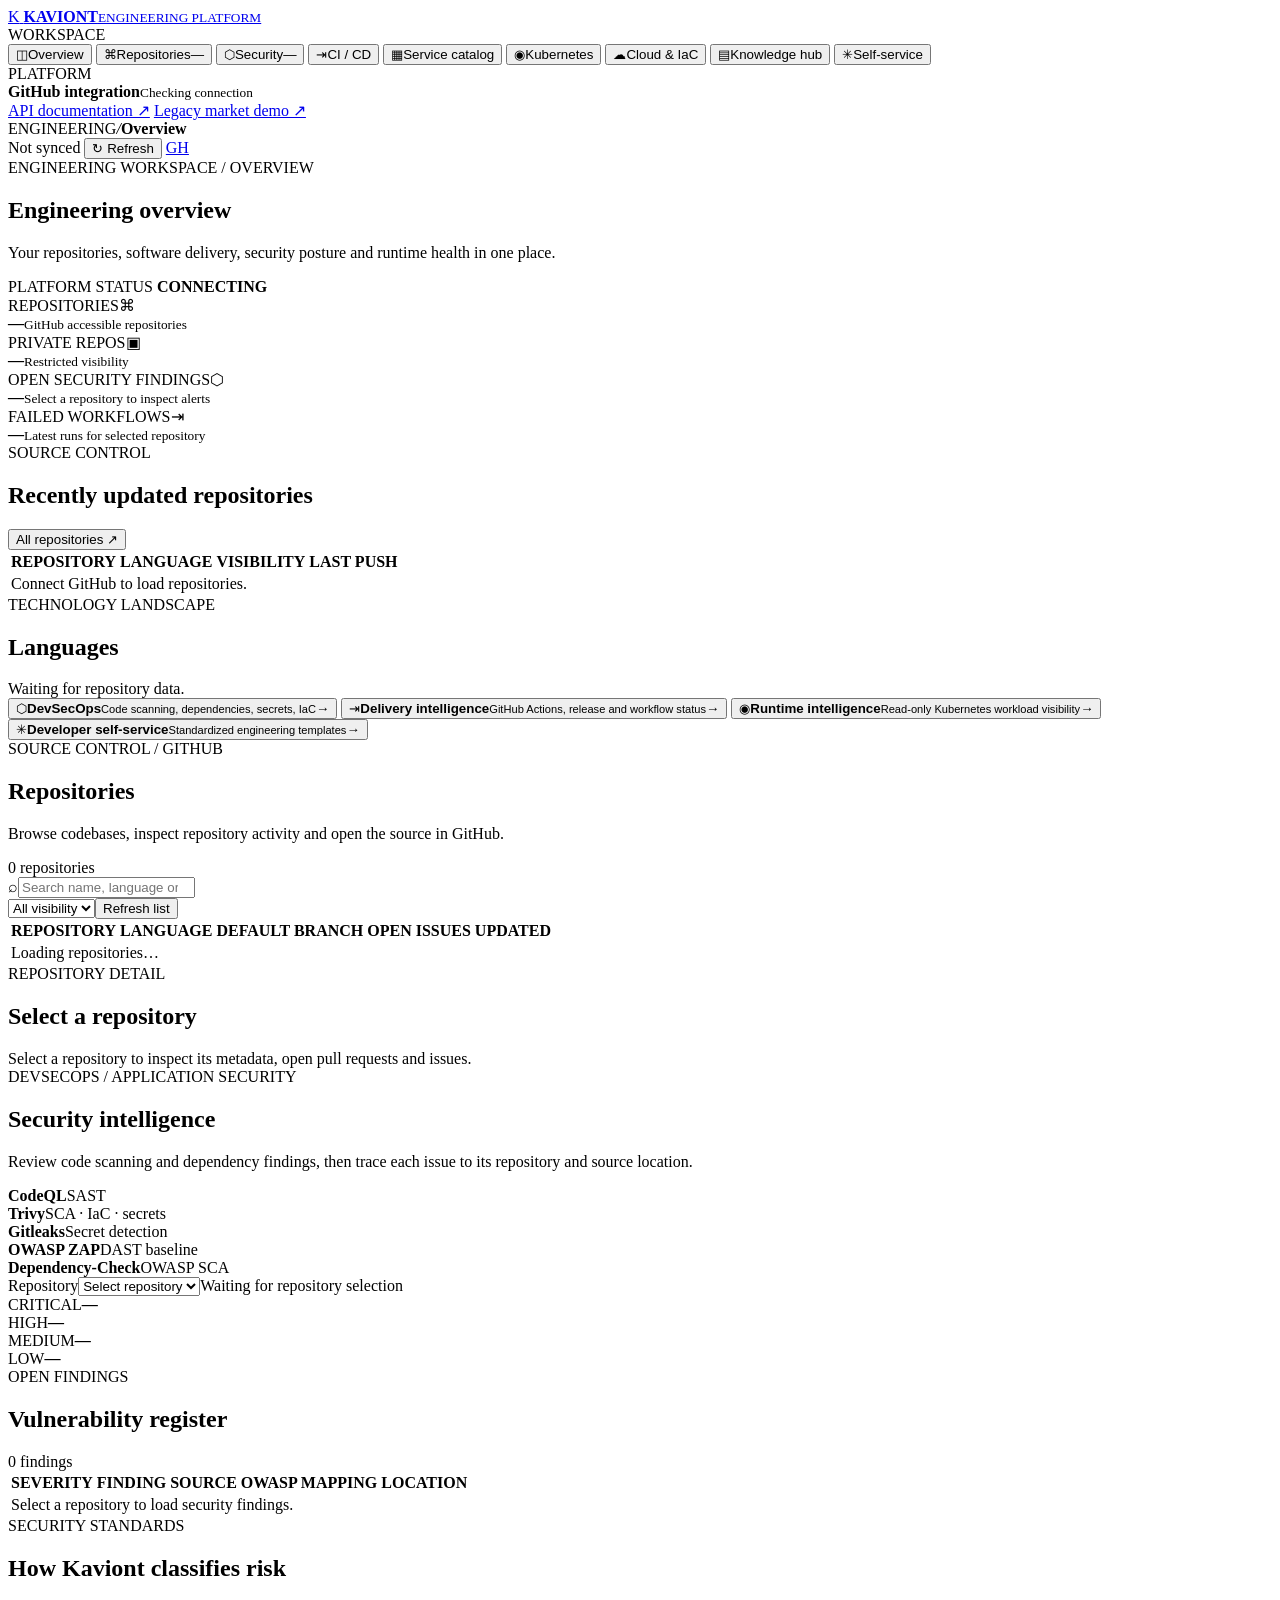
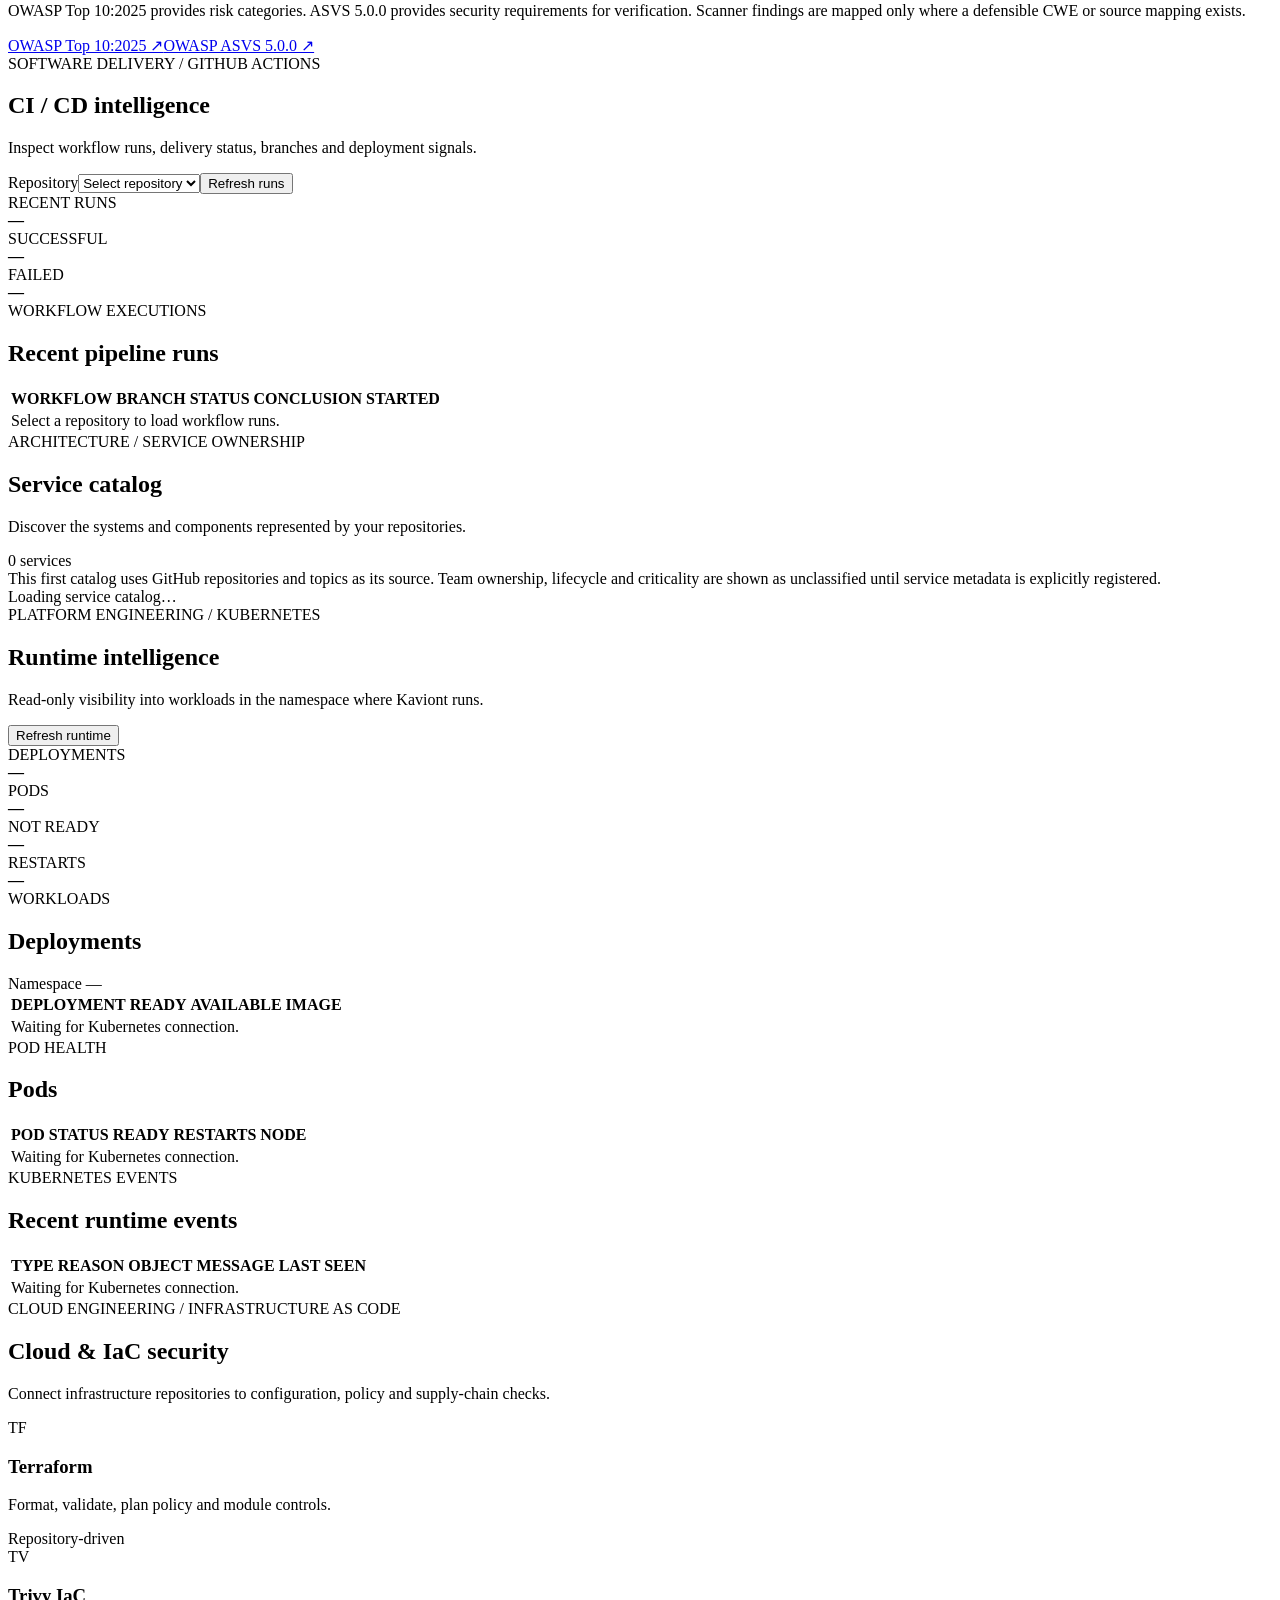
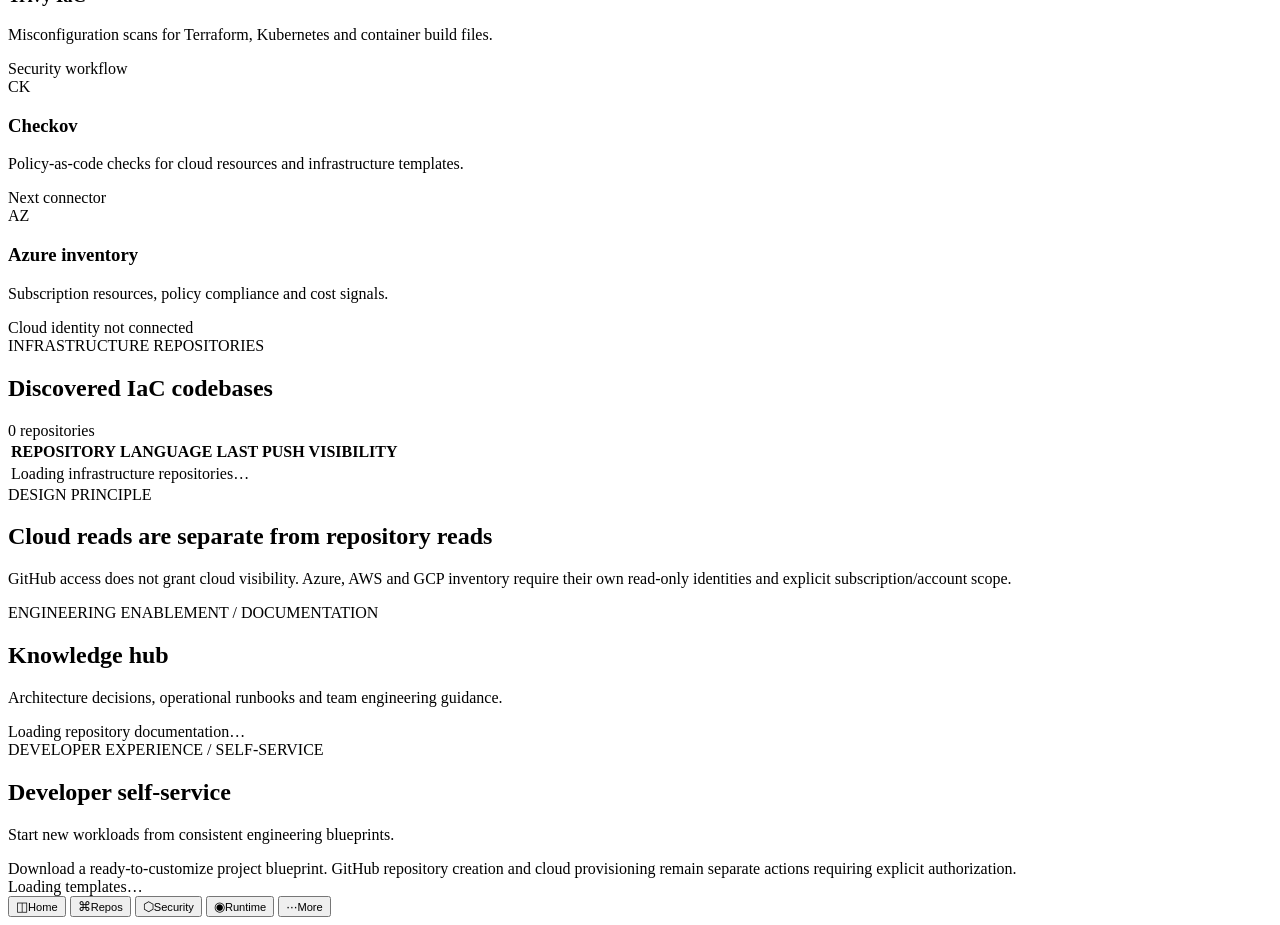
==== commit 113b27b0: "Add PWA metadata install button and mobile navigation" ====
--- a/workloads/hello-api/app/static/engineering/index.html
+++ b/workloads/hello-api/app/static/engineering/index.html
@@ -4,6 +4,12 @@
   <meta charset="utf-8">
   <meta name="viewport" content="width=device-width, initial-scale=1">
   <meta name="theme-color" content="#0b1016">
+  <meta name="apple-mobile-web-app-capable" content="yes">
+  <meta name="apple-mobile-web-app-title" content="Kaviont">
+  <meta name="apple-mobile-web-app-status-bar-style" content="black-translucent">
+  <meta name="mobile-web-app-capable" content="yes">
+  <link rel="manifest" href="/engineering/manifest.webmanifest">
+  <link rel="apple-touch-icon" href="/engineering/assets/icon-192.png">
   <meta name="description" content="Kaviont Engineering Platform - repository, security and delivery intelligence">
   <title>Kaviont Engineering Platform</title>
   <link rel="stylesheet" href="/engineering/assets/engineering.css">
@@ -44,6 +50,7 @@
         <div class="breadcrumb"><span>ENGINEERING</span><i>/</i><strong id="breadcrumbCurrent">Overview</strong></div>
         <div class="topbar-actions">
           <span class="sync-status"><i></i><span id="lastRefresh">Not synced</span></span>
+          <button class="button button-secondary button-small" id="pwaInstall" type="button" hidden>＋ Install app</button>
           <button class="button button-secondary button-small" id="refreshAll" type="button">↻ Refresh</button>
           <a class="avatar-link" href="https://github.com" target="_blank" rel="noreferrer" aria-label="GitHub">GH</a>
         </div>
@@ -162,6 +169,30 @@
         <div class="toast" id="toast" role="status" aria-live="polite"></div>
       </div>
     </main>
+
+    <nav class="mobile-dock" aria-label="Mobile navigation">
+      <button class="mobile-dock-item active" type="button" data-view="overview"><span>◫</span><small>Home</small></button>
+      <button class="mobile-dock-item" type="button" data-view="repositories"><span>⌘</span><small>Repos</small></button>
+      <button class="mobile-dock-item" type="button" data-view="security"><span>⬡</span><small>Security</small></button>
+      <button class="mobile-dock-item" type="button" data-view="runtime"><span>◉</span><small>Runtime</small></button>
+      <button class="mobile-dock-item" id="mobileMoreToggle" type="button" aria-expanded="false" aria-controls="mobileMoreMenu"><span>···</span><small>More</small></button>
+      <div class="mobile-more-menu" id="mobileMoreMenu" hidden>
+        <button type="button" data-view="pipelines">CI / CD</button>
+        <button type="button" data-view="services">Service catalog</button>
+        <button type="button" data-view="cloud">Cloud & IaC</button>
+        <button type="button" data-view="knowledge">Knowledge hub</button>
+        <button type="button" data-view="templates">Self-service</button>
+      </div>
+    </nav>
   </div>
+
+  <dialog class="install-dialog" id="installHelp">
+    <form method="dialog">
+      <div class="install-dialog-mark">K</div>
+      <h2>Install Kaviont</h2>
+      <p id="installHelpText">Add Kaviont to your device home screen for an app-like experience.</p>
+      <button class="button button-secondary" type="submit">Got it</button>
+    </form>
+  </dialog>
 </body>
 </html>
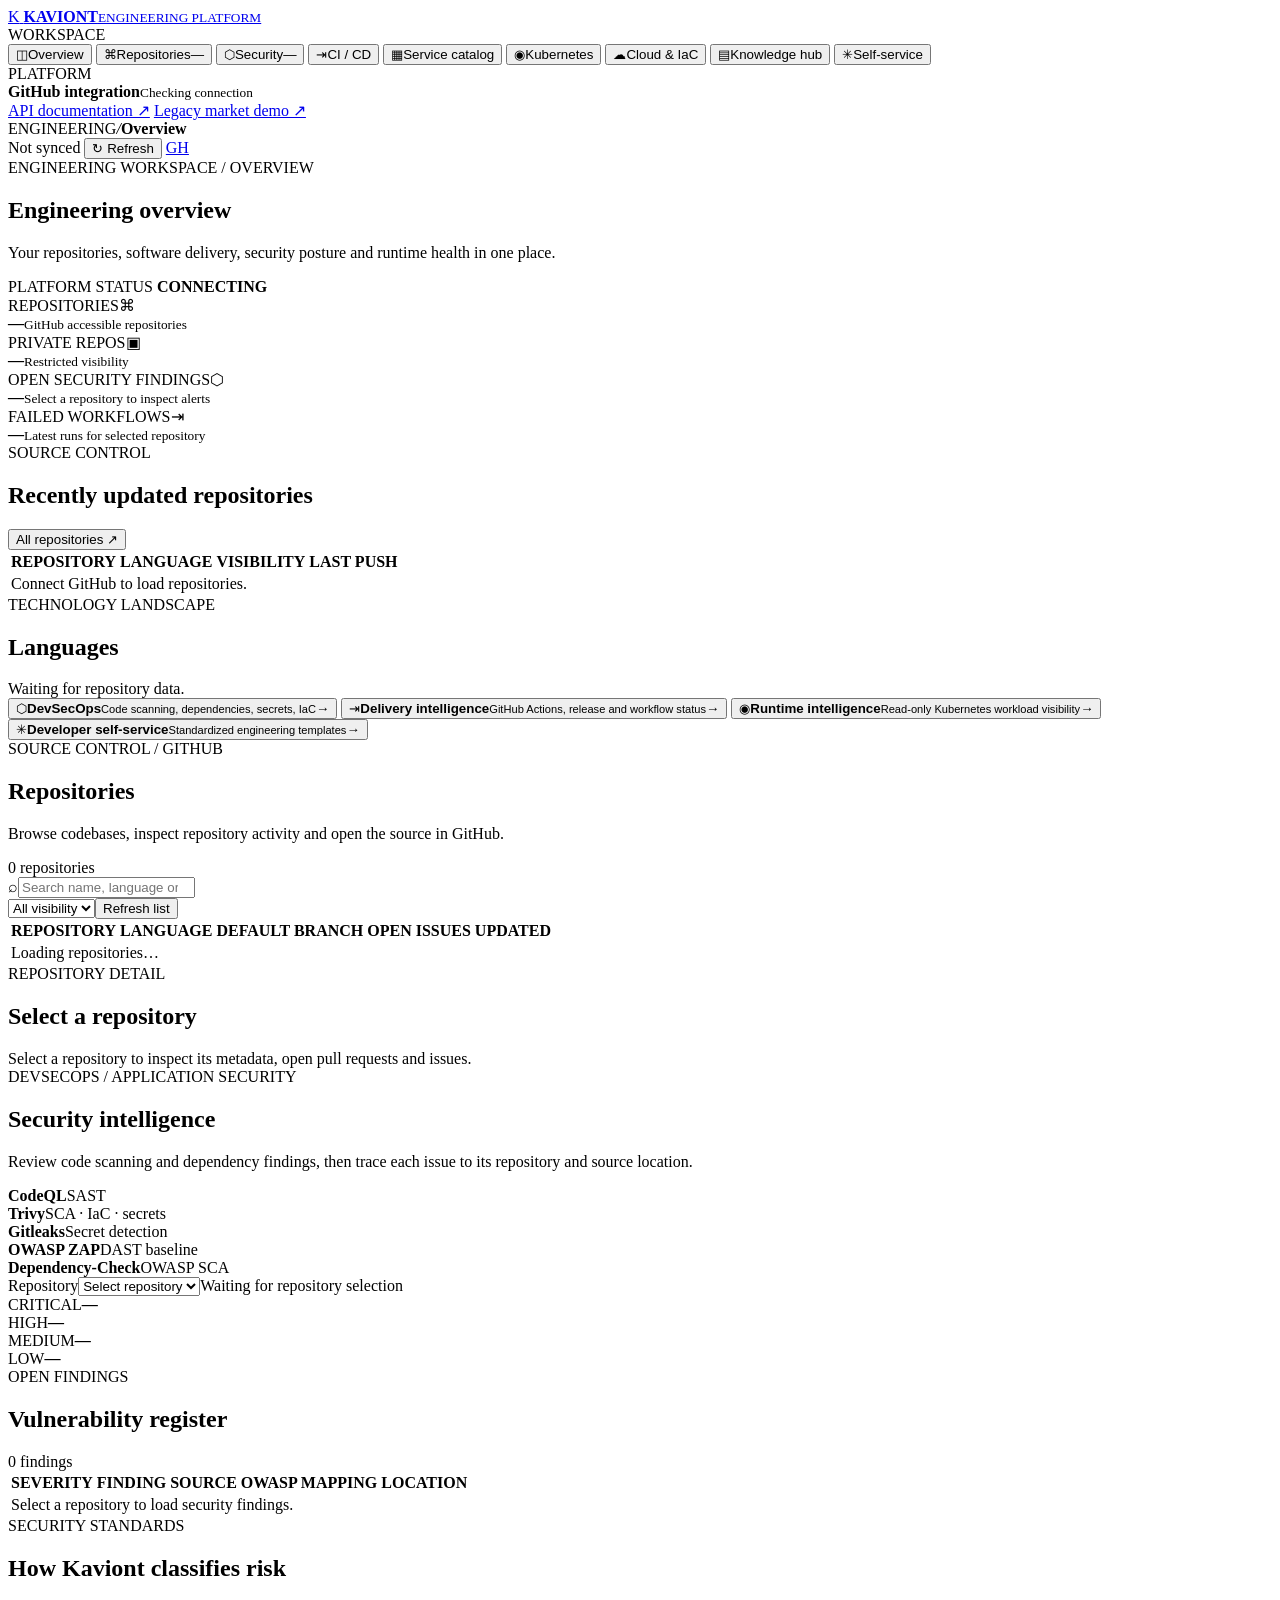
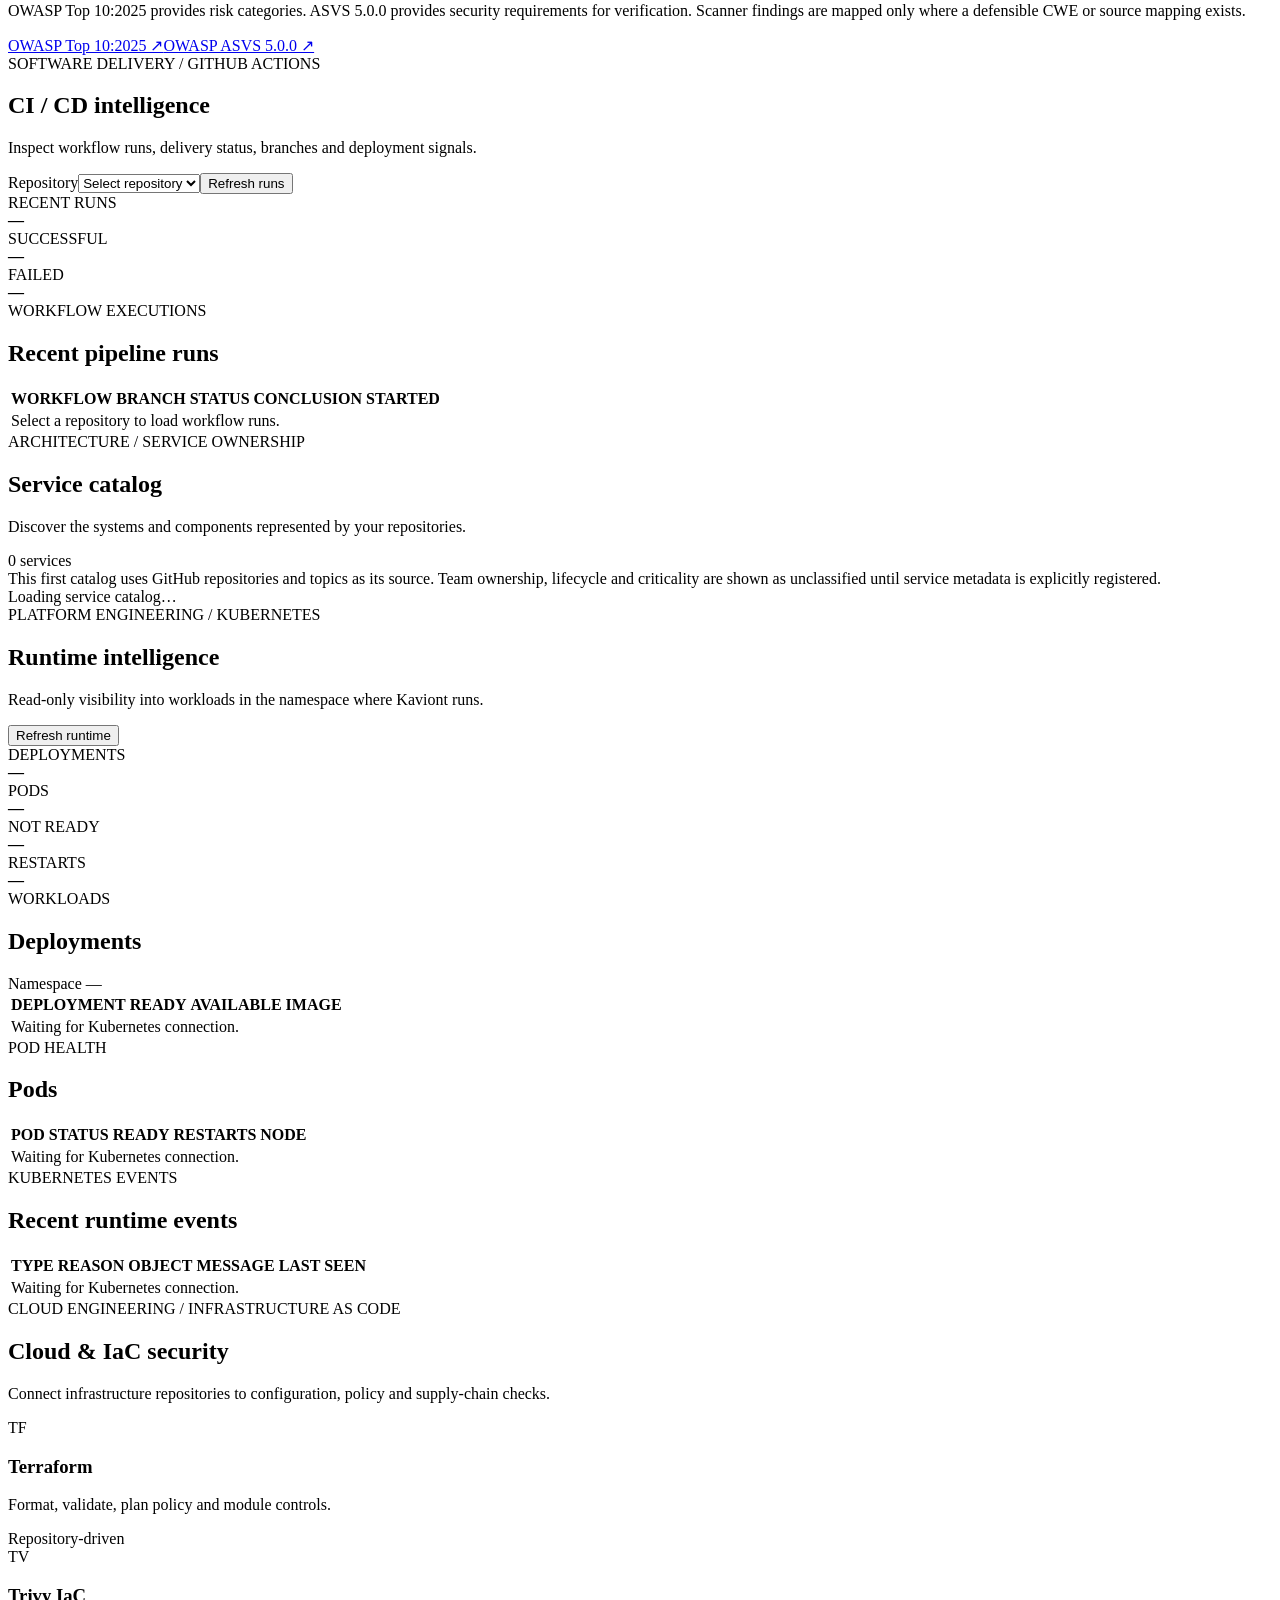
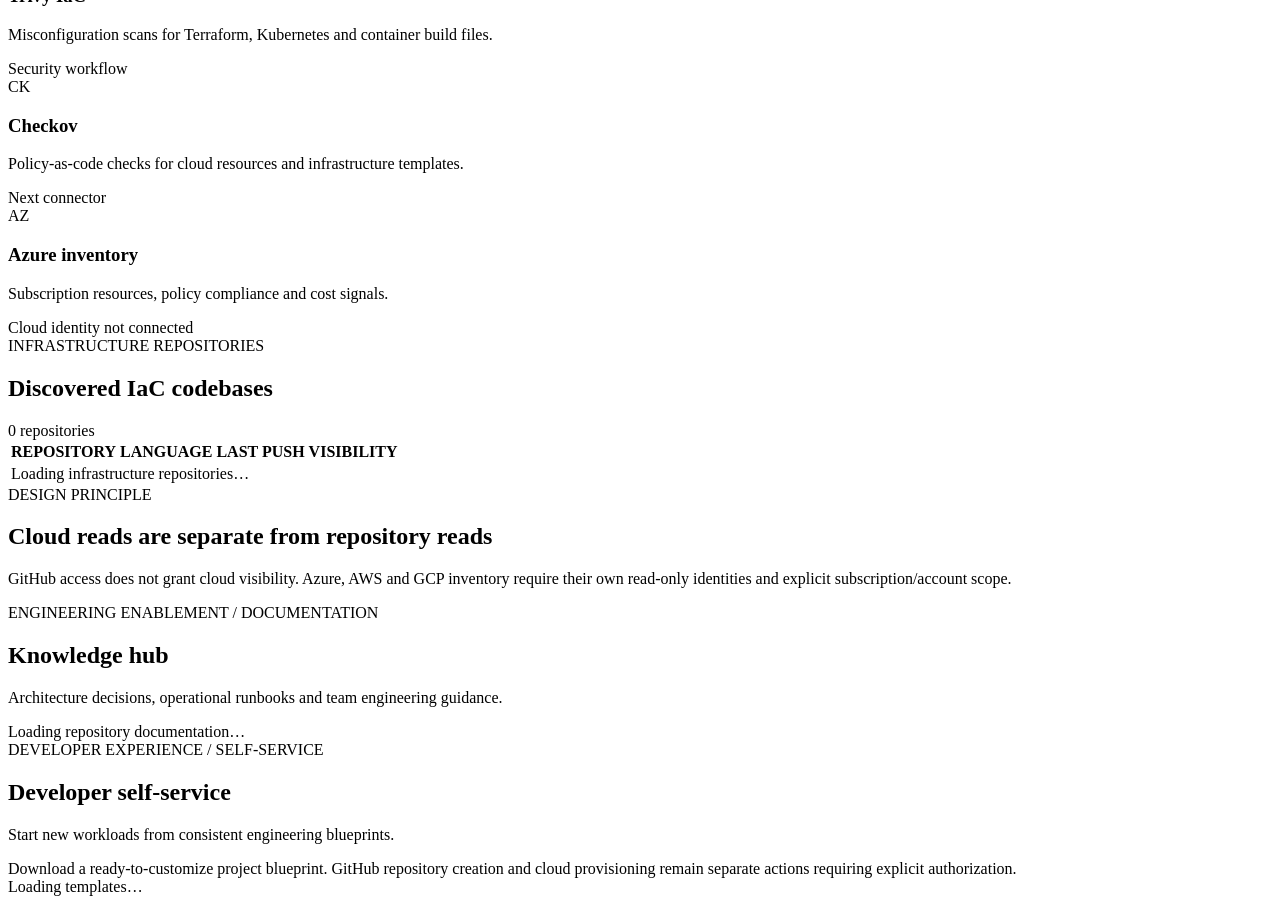
==== commit eb6619d3: "Add iOS and Android install metadata to portal" ====
--- a/workloads/hello-api/app/static/engineering/index.html
+++ b/workloads/hello-api/app/static/engineering/index.html
@@ -2,14 +2,14 @@
 <html lang="en">
 <head>
   <meta charset="utf-8">
-  <meta name="viewport" content="width=device-width, initial-scale=1">
+  <meta name="viewport" content="width=device-width, initial-scale=1, viewport-fit=cover">
+  <meta name="mobile-web-app-capable" content="yes">
+  <meta name="apple-mobile-web-app-capable" content="yes">
+  <meta name="apple-mobile-web-app-status-bar-style" content="black-translucent">
+  <meta name="apple-mobile-web-app-title" content="Kaviont">
+  <link rel="manifest" href="/engineering/manifest.webmanifest">
+  <link rel="apple-touch-icon" href="/engineering/assets/kaviont-icon.svg">
   <meta name="theme-color" content="#0b1016">
-  <meta name="apple-mobile-web-app-capable" content="yes">
-  <meta name="apple-mobile-web-app-title" content="Kaviont">
-  <meta name="apple-mobile-web-app-status-bar-style" content="black-translucent">
-  <meta name="mobile-web-app-capable" content="yes">
-  <link rel="manifest" href="/engineering/manifest.webmanifest">
-  <link rel="apple-touch-icon" href="/engineering/assets/icon-192.png">
   <meta name="description" content="Kaviont Engineering Platform - repository, security and delivery intelligence">
   <title>Kaviont Engineering Platform</title>
   <link rel="stylesheet" href="/engineering/assets/engineering.css">
@@ -50,7 +50,6 @@
         <div class="breadcrumb"><span>ENGINEERING</span><i>/</i><strong id="breadcrumbCurrent">Overview</strong></div>
         <div class="topbar-actions">
           <span class="sync-status"><i></i><span id="lastRefresh">Not synced</span></span>
-          <button class="button button-secondary button-small" id="pwaInstall" type="button" hidden>＋ Install app</button>
           <button class="button button-secondary button-small" id="refreshAll" type="button">↻ Refresh</button>
           <a class="avatar-link" href="https://github.com" target="_blank" rel="noreferrer" aria-label="GitHub">GH</a>
         </div>
@@ -169,30 +168,6 @@
         <div class="toast" id="toast" role="status" aria-live="polite"></div>
       </div>
     </main>
-
-    <nav class="mobile-dock" aria-label="Mobile navigation">
-      <button class="mobile-dock-item active" type="button" data-view="overview"><span>◫</span><small>Home</small></button>
-      <button class="mobile-dock-item" type="button" data-view="repositories"><span>⌘</span><small>Repos</small></button>
-      <button class="mobile-dock-item" type="button" data-view="security"><span>⬡</span><small>Security</small></button>
-      <button class="mobile-dock-item" type="button" data-view="runtime"><span>◉</span><small>Runtime</small></button>
-      <button class="mobile-dock-item" id="mobileMoreToggle" type="button" aria-expanded="false" aria-controls="mobileMoreMenu"><span>···</span><small>More</small></button>
-      <div class="mobile-more-menu" id="mobileMoreMenu" hidden>
-        <button type="button" data-view="pipelines">CI / CD</button>
-        <button type="button" data-view="services">Service catalog</button>
-        <button type="button" data-view="cloud">Cloud & IaC</button>
-        <button type="button" data-view="knowledge">Knowledge hub</button>
-        <button type="button" data-view="templates">Self-service</button>
-      </div>
-    </nav>
   </div>
-
-  <dialog class="install-dialog" id="installHelp">
-    <form method="dialog">
-      <div class="install-dialog-mark">K</div>
-      <h2>Install Kaviont</h2>
-      <p id="installHelpText">Add Kaviont to your device home screen for an app-like experience.</p>
-      <button class="button button-secondary" type="submit">Got it</button>
-    </form>
-  </dialog>
 </body>
 </html>
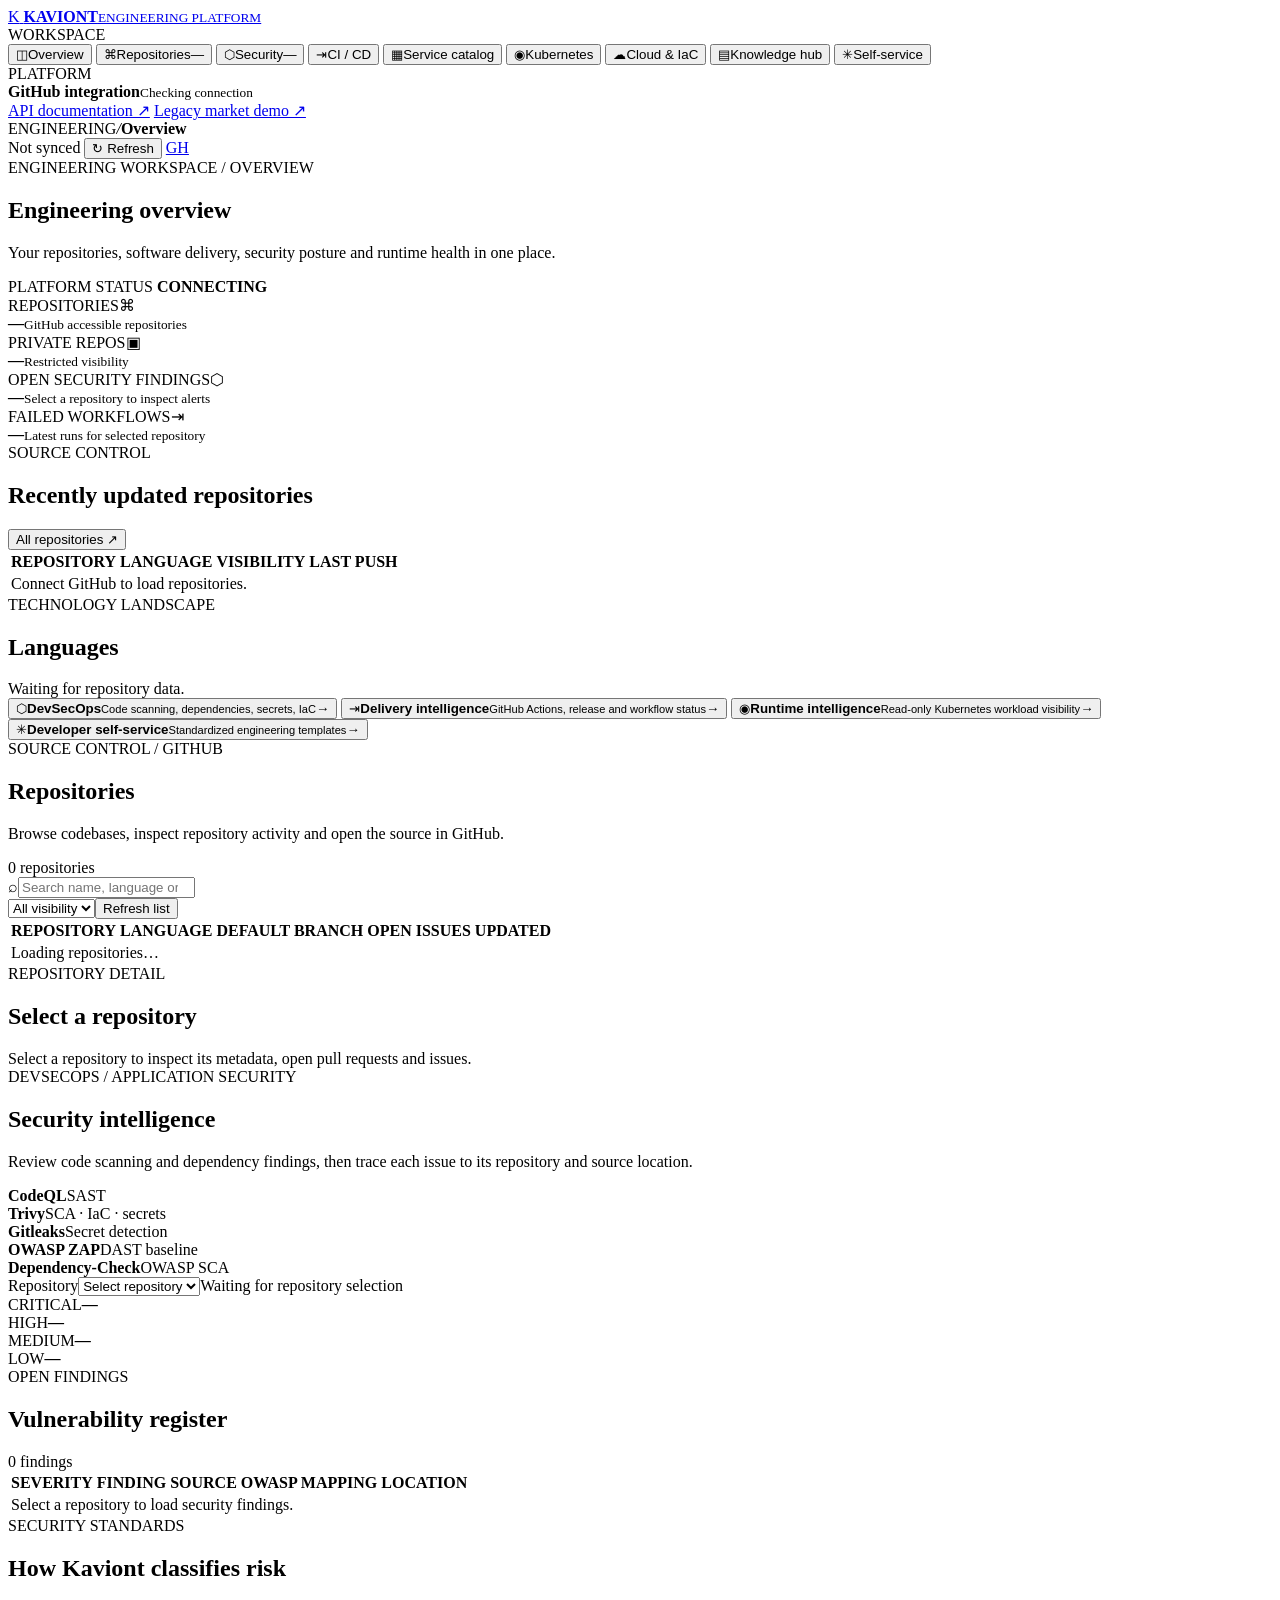
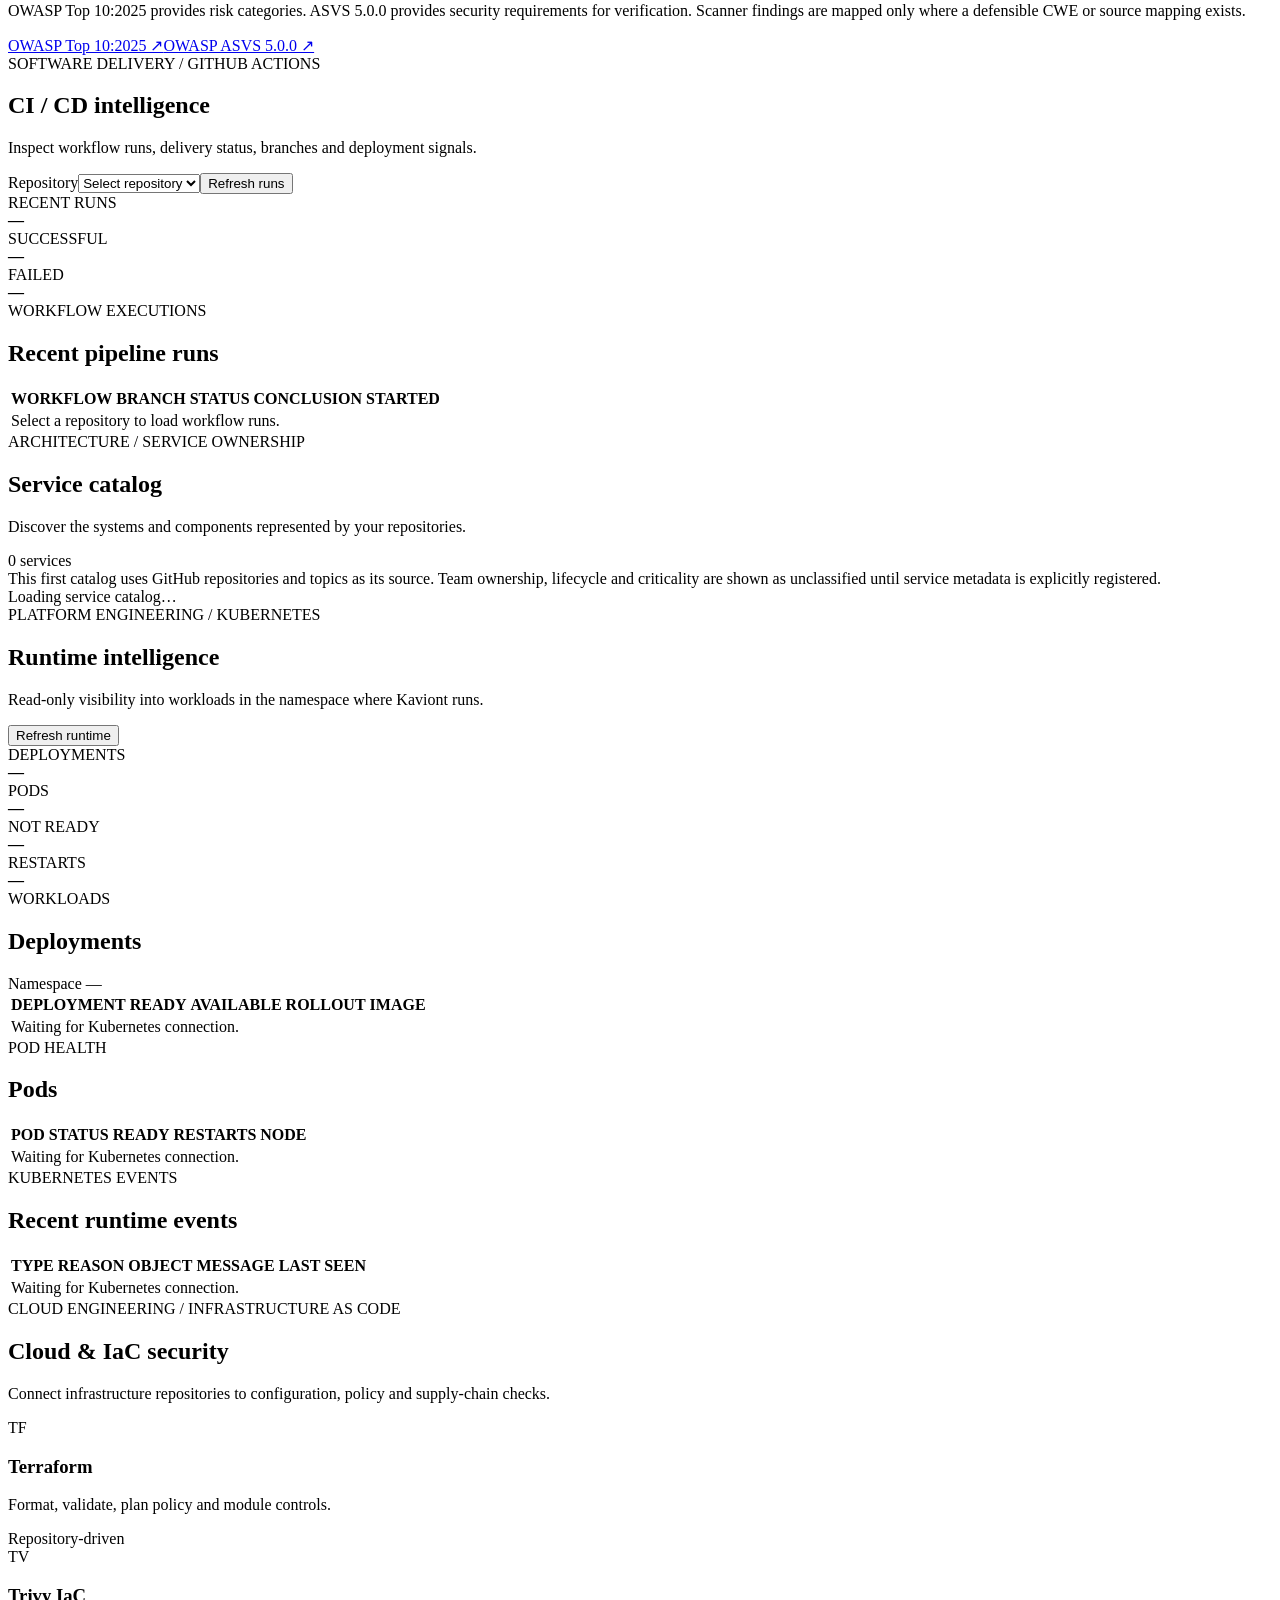
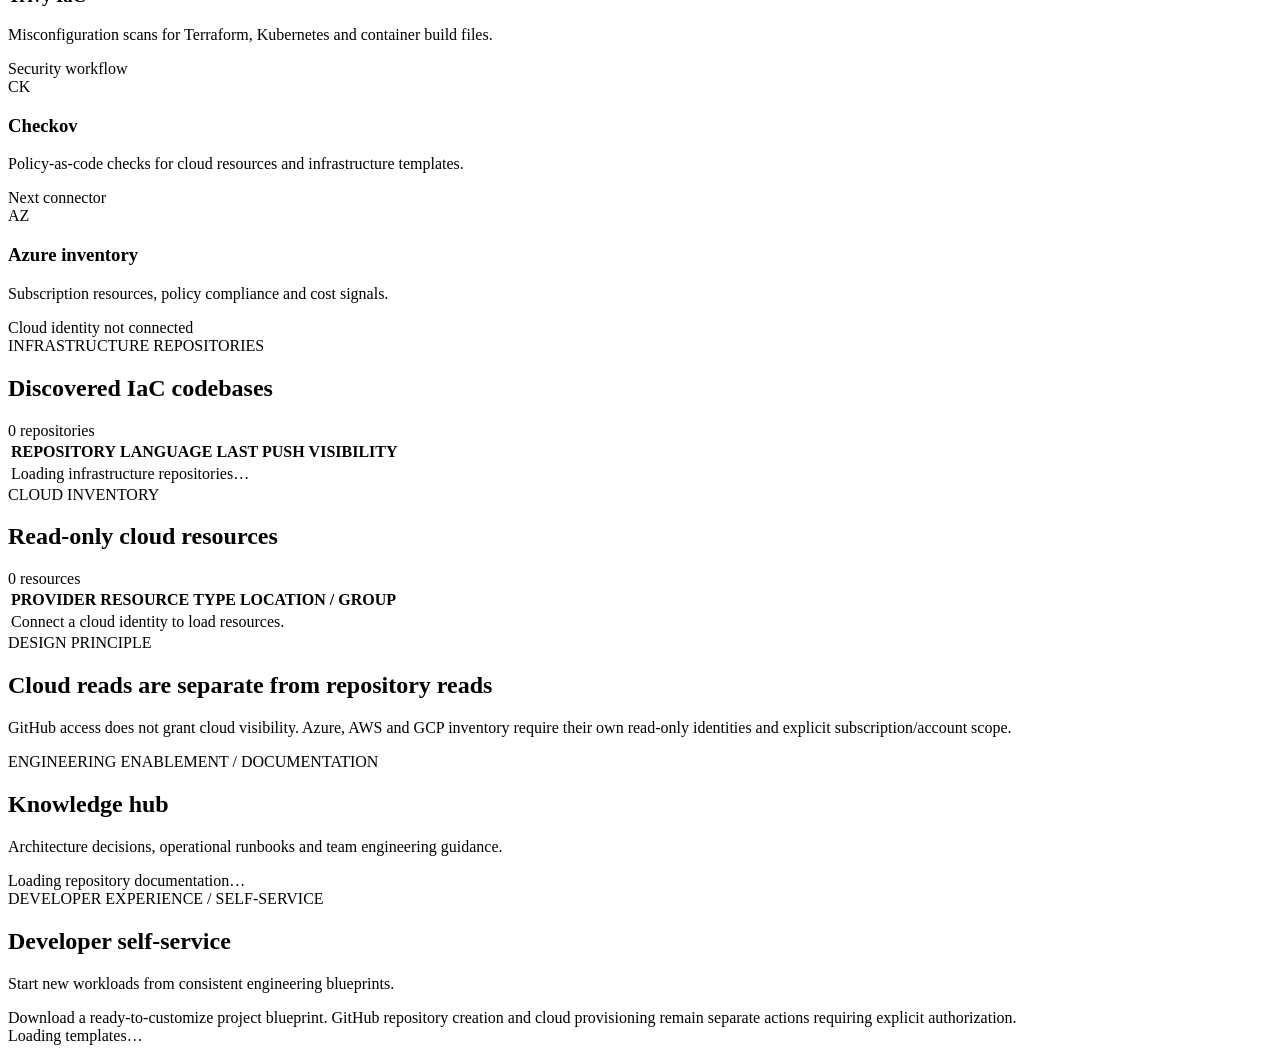
==== commit 3c523b3e: "feat(portal): add cloud resource inventory table and rollout column" ====
--- a/workloads/hello-api/app/static/engineering/index.html
+++ b/workloads/hello-api/app/static/engineering/index.html
@@ -137,7 +137,7 @@
         <section class="portal-view" id="view-runtime">
           <div class="page-heading"><div><div class="eyebrow">PLATFORM ENGINEERING / KUBERNETES</div><h1>Runtime intelligence</h1><p>Read-only visibility into workloads in the namespace where Kaviont runs.</p></div><button class="button button-secondary" id="runtimeReload" type="button">Refresh runtime</button></div>
           <div class="metric-grid compact-metrics"><article class="metric-card"><div class="metric-top"><span>DEPLOYMENTS</span></div><strong id="kubeDeployments">—</strong></article><article class="metric-card"><div class="metric-top"><span>PODS</span></div><strong id="kubePods">—</strong></article><article class="metric-card"><div class="metric-top"><span>NOT READY</span></div><strong id="kubeNotReady">—</strong></article><article class="metric-card"><div class="metric-top"><span>RESTARTS</span></div><strong id="kubeRestarts">—</strong></article></div>
-          <article class="panel"><div class="panel-heading"><div><span class="section-kicker">WORKLOADS</span><h2>Deployments</h2></div><span class="total-pill" id="kubeNamespace">Namespace —</span></div><div class="table-wrap"><table><thead><tr><th>DEPLOYMENT</th><th>READY</th><th>AVAILABLE</th><th>IMAGE</th></tr></thead><tbody id="deploymentTable"><tr><td colspan="4" class="table-empty">Waiting for Kubernetes connection.</td></tr></tbody></table></div></article>
+          <article class="panel"><div class="panel-heading"><div><span class="section-kicker">WORKLOADS</span><h2>Deployments</h2></div><span class="total-pill" id="kubeNamespace">Namespace —</span></div><div class="table-wrap"><table><thead><tr><th>DEPLOYMENT</th><th>READY</th><th>AVAILABLE</th><th>ROLLOUT</th><th>IMAGE</th></tr></thead><tbody id="deploymentTable"><tr><td colspan="5" class="table-empty">Waiting for Kubernetes connection.</td></tr></tbody></table></div></article>
           <article class="panel"><div class="panel-heading"><div><span class="section-kicker">POD HEALTH</span><h2>Pods</h2></div></div><div class="table-wrap"><table><thead><tr><th>POD</th><th>STATUS</th><th>READY</th><th>RESTARTS</th><th>NODE</th></tr></thead><tbody id="podTable"><tr><td colspan="5" class="table-empty">Waiting for Kubernetes connection.</td></tr></tbody></table></div></article>
           <article class="panel"><div class="panel-heading"><div><span class="section-kicker">KUBERNETES EVENTS</span><h2>Recent runtime events</h2></div></div><div class="table-wrap"><table><thead><tr><th>TYPE</th><th>REASON</th><th>OBJECT</th><th>MESSAGE</th><th>LAST SEEN</th></tr></thead><tbody id="kubeEventTable"><tr><td colspan="5" class="table-empty">Waiting for Kubernetes connection.</td></tr></tbody></table></div></article>
         </section>
@@ -151,6 +151,7 @@
             <article class="integration-card"><div class="integration-logo cloud-logo">AZ</div><div><h3>Azure inventory</h3><p>Subscription resources, policy compliance and cost signals.</p><span class="integration-state pending">Cloud identity not connected</span></div></article>
           </div>
           <article class="panel"><div class="panel-heading"><div><span class="section-kicker">INFRASTRUCTURE REPOSITORIES</span><h2>Discovered IaC codebases</h2></div><span class="total-pill" id="cloudRepoCount">0 repositories</span></div><div class="table-wrap"><table><thead><tr><th>REPOSITORY</th><th>LANGUAGE</th><th>LAST PUSH</th><th>VISIBILITY</th></tr></thead><tbody id="cloudRepoTable"><tr><td colspan="4" class="table-empty">Loading infrastructure repositories…</td></tr></tbody></table></div></article>
+          <article class="panel"><div class="panel-heading"><div><span class="section-kicker">CLOUD INVENTORY</span><h2>Read-only cloud resources</h2></div><span class="total-pill" id="cloudResourceCount">0 resources</span></div><div class="table-wrap"><table><thead><tr><th>PROVIDER</th><th>RESOURCE</th><th>TYPE</th><th>LOCATION / GROUP</th></tr></thead><tbody id="cloudResourceTable"><tr><td colspan="4" class="table-empty">Connect a cloud identity to load resources.</td></tr></tbody></table></div></article>
           <article class="panel standards-panel"><div><span class="section-kicker">DESIGN PRINCIPLE</span><h2>Cloud reads are separate from repository reads</h2><p>GitHub access does not grant cloud visibility. Azure, AWS and GCP inventory require their own read-only identities and explicit subscription/account scope.</p></div></article>
         </section>
 
